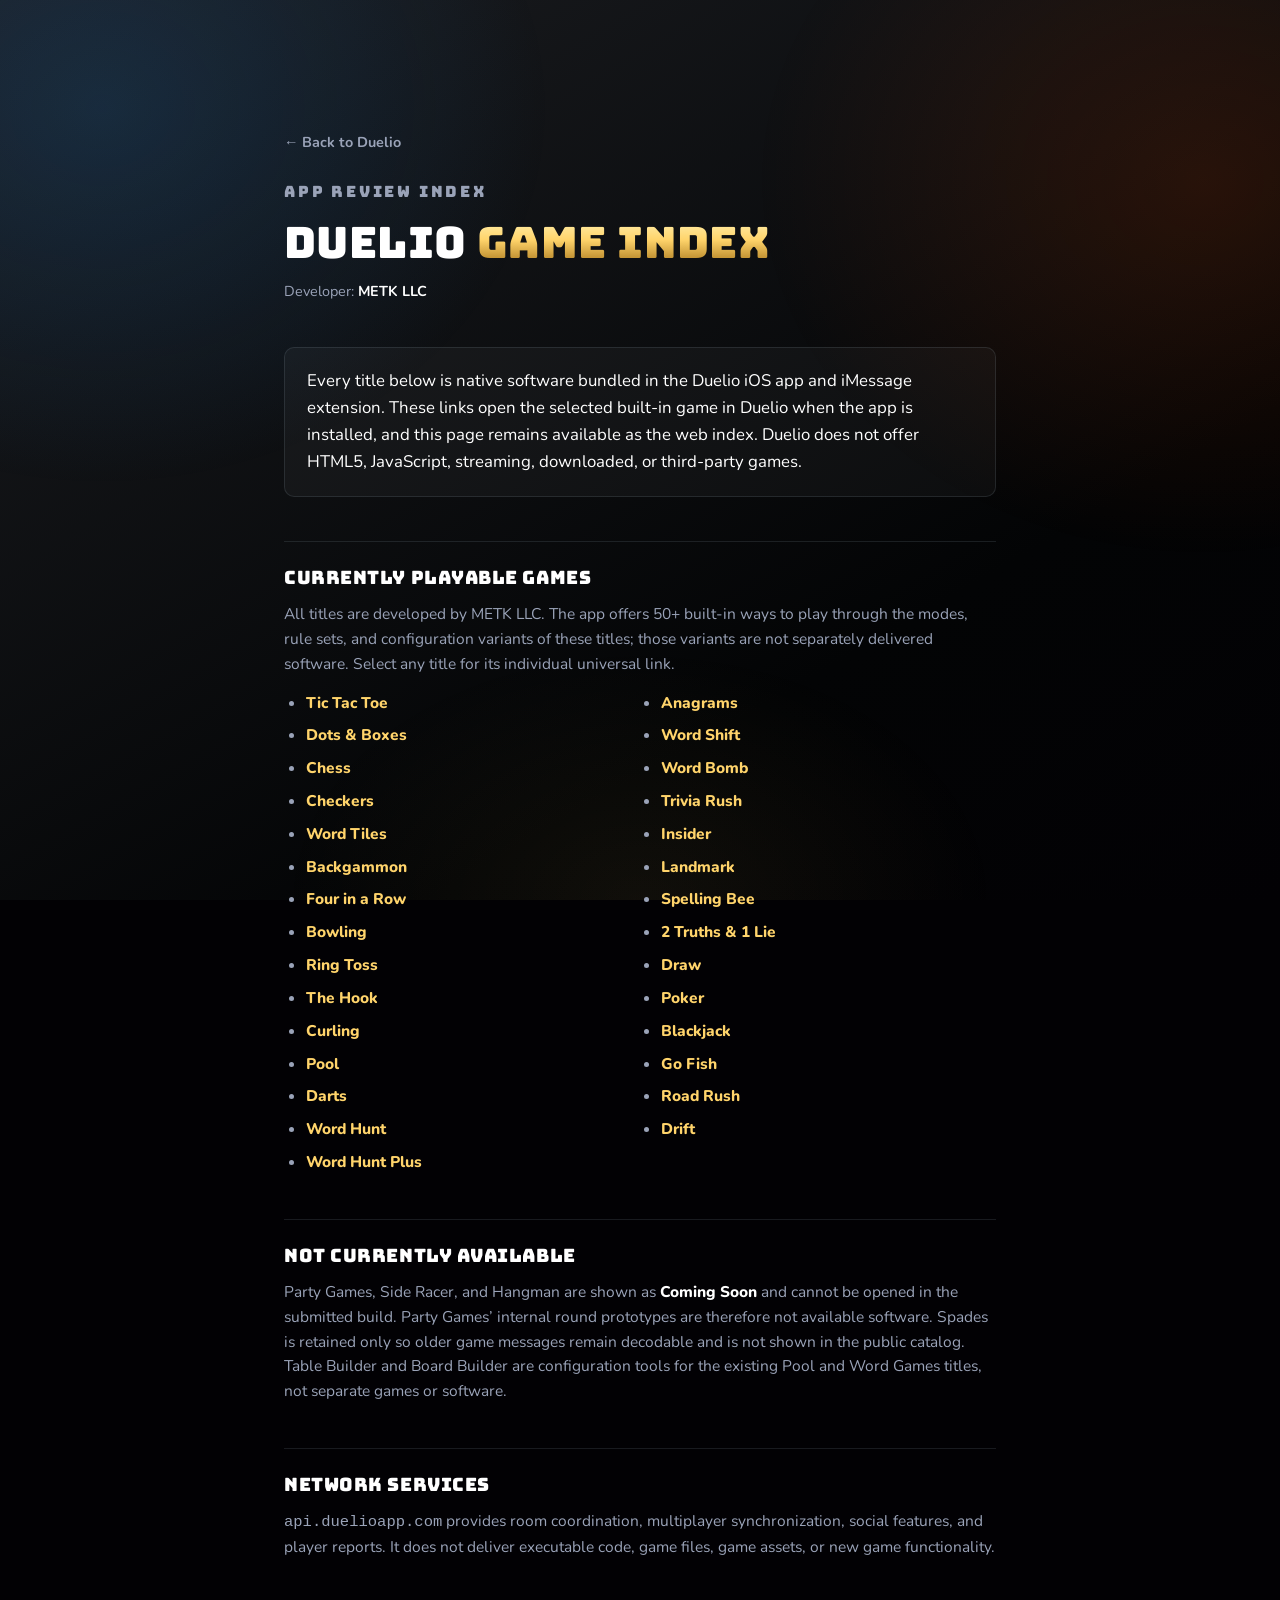
==== games/index.html @ c2eadf8d "Add The Hook and Curling to the catalog" ====
<!DOCTYPE html>
<html lang="en">
<head>
<meta charset="utf-8">
<meta name="viewport" content="width=device-width, initial-scale=1">
<title>Duelio Game Index</title>
<meta name="description" content="The complete index of playable Duelio games, developed by METK LLC.">
<meta name="theme-color" content="#020104">
<link rel="icon" type="image/png" sizes="32x32" href="/assets/img/favicon-32.png?v=2">
<link rel="icon" type="image/png" sizes="16x16" href="/assets/img/favicon-16.png?v=2">
<link rel="apple-touch-icon" href="/assets/img/apple-touch-icon.png?v=2">
<link rel="stylesheet" href="/assets/site.css?v=10">
<style>
  .game-index { columns: 2; gap: 20px; margin: 18px 0 0; }
  .game-index li { break-inside: avoid; margin: 0 0 8px; }
  .game-index a { font-weight: 800; }
  .game-index small { color: var(--muted); display: block; }
  @media (max-width: 560px) { .game-index { columns: 1; } }
</style>
</head>
<body>
<div class="wall" aria-hidden="true"></div>
<div class="duel-glow" aria-hidden="true"></div>

<main class="page legal">
  <a class="back-home" href="/">← Back to Duelio</a>
  <header class="page-head">
    <p class="eyebrow">App Review index</p>
    <h1>Duelio <span class="grad-gold">Game Index</span></h1>
    <p class="dates">Developer: <b>METK LLC</b></p>
  </header>

  <p class="lead">
    Every title below is native software bundled in the Duelio iOS app and
    iMessage extension. These links open the selected built-in game in Duelio
    when the app is installed, and this page remains available as the web
    index. Duelio does not offer HTML5, JavaScript, streaming, downloaded, or
    third-party games.
  </p>

  <h2>Currently playable games</h2>
  <p>
    All titles are developed by METK LLC. The app offers 50+ built-in ways to
    play through the modes, rule sets, and configuration variants of these titles;
    those variants are not separately delivered software. Select any title for its
    individual universal link.
  </p>
  <ul class="game-index">
    <li><a href="?game=tictactoe">Tic Tac Toe</a></li>
    <li><a href="?game=dotsandboxes">Dots &amp; Boxes</a></li>
    <li><a href="?game=chess">Chess</a></li>
    <li><a href="?game=checkers">Checkers</a></li>
    <li><a href="?game=scrabble">Word Tiles</a></li>
    <li><a href="?game=backgammon">Backgammon</a></li>
    <li><a href="?game=connect4">Four in a Row</a></li>
    <li><a href="?game=bowling">Bowling</a></li>
    <li><a href="?game=ringtoss">Ring Toss</a></li>
    <li><a href="?game=thehook">The Hook</a></li>
    <li><a href="?game=curling">Curling</a></li>
    <li><a href="?game=8ballreboot">Pool</a></li>
    <li><a href="?game=darts">Darts</a></li>
    <li><a href="?game=wordhunt">Word Hunt</a></li>
    <li><a href="?game=wordhuntplus">Word Hunt Plus</a></li>
    <li><a href="?game=anagrams">Anagrams</a></li>
    <li><a href="?game=wordshift">Word Shift</a></li>
    <li><a href="?game=bombparty">Word Bomb</a></li>
    <li><a href="?game=trivia">Trivia Rush</a></li>
    <li><a href="?game=insider">Insider</a></li>
    <li><a href="?game=maps">Landmark</a></li>
    <li><a href="?game=spellingbee">Spelling Bee</a></li>
    <li><a href="?game=twotruths">2 Truths &amp; 1 Lie</a></li>
    <li><a href="?game=drawing">Draw</a></li>
    <li><a href="?game=poker">Poker</a></li>
    <li><a href="?game=blackjack">Blackjack</a></li>
    <li><a href="?game=gofish">Go Fish</a></li>
    <li><a href="?game=roadracer">Road Rush</a></li>
    <li><a href="?game=toprace">Drift</a></li>
  </ul>

  <h2>Not currently available</h2>
  <p>
    Party Games, Side Racer, and Hangman are shown as <strong>Coming Soon</strong>
    and cannot be opened in the submitted build. Party Games’ internal round
    prototypes are therefore not available software. Spades is retained only
    so older game messages remain decodable and is not shown in the
    public catalog. Table Builder and Board Builder are configuration tools for
    the existing Pool and Word Games titles, not separate games or software.
  </p>

  <h2>Network services</h2>
  <p>
    <code>api.duelioapp.com</code> provides room coordination, multiplayer
    synchronization, social features, and player reports. It does not deliver
    executable code, game files, game assets, or new game functionality.
  </p>
</main>
</body>
</html>
---- assets/site.css ----
/* ============================================================
   Duelio — duelioapp.com
   Design system rebuilt from the actual app: Bungee + Nunito,
   the red/blue/gold "duel" palette, graphite hex-tech chrome.
   Vanilla CSS, no build step.
   ============================================================ */

/* ---------- self-hosted app fonts ---------- */
@font-face {
  font-family: "Bungee";
  src: url("/assets/fonts/Bungee-Regular.ttf") format("truetype");
  font-weight: 400; font-display: swap;
}
@font-face {
  font-family: "Nunito";
  src: url("/assets/fonts/Nunito-Regular.ttf") format("truetype");
  font-weight: 400; font-display: swap;
}
@font-face {
  font-family: "Nunito";
  src: url("/assets/fonts/Nunito-SemiBold.ttf") format("truetype");
  font-weight: 600; font-display: swap;
}
@font-face {
  font-family: "Nunito";
  src: url("/assets/fonts/Nunito-Bold.ttf") format("truetype");
  font-weight: 700; font-display: swap;
}
@font-face {
  font-family: "Nunito";
  src: url("/assets/fonts/Nunito-ExtraBold.ttf") format("truetype");
  font-weight: 800; font-display: swap;
}
@font-face {
  font-family: "Nunito";
  src: url("/assets/fonts/Nunito-Black.ttf") format("truetype");
  font-weight: 900; font-display: swap;
}

:root {
  /* ---- the duel: colours sampled from the app icon ---- */
  --red:          #C4350F;   --red-bright: #FE5100;   --red-deep: #9A0909;   --red-glow: #FC6215;
  --blue:         #2361AE;   --blue-bright: #1D89E9;  --blue-deep: #0C2A7A;  --blue-glow: #3AAFF2;
  --gold:         #FFD46B;   --gold-bolt: #FEBC13;    --gold-deep: #99660D;

  /* ---- surfaces (catalog graphite chrome) ---- */
  --black:        #020104;
  --graphite-top: #1B1D21;
  --graphite-bot: #030405;
  --panel-top:    #26292E;
  --panel-bot:    #14161A;
  --tile-top:     #454A52;
  --tile-bot:     #262A2E;
  --steel:        #A3B5C7;

  /* ---- category tints (from the app's section colour-code) ---- */
  --cat-strategy: #FF3B30;
  --cat-sports:   #2E8BFF;
  --cat-words:    #B45BFF;
  --cat-multi:    #FFCf3B;
  --cat-cards:    #4ADE80;
  --cat-racing:   #A3B5C7;

  --ink:   #FFFFFF;
  --muted: #9AA3B8;
  --line:  rgba(163, 181, 199, 0.14);
  --glass: rgba(255, 255, 255, 0.035);

  --radius: 10px;
  --display: "Bungee", "Space Grotesk", sans-serif;
  --body: "Nunito", -apple-system, BlinkMacSystemFont, "Segoe UI", sans-serif;
}

* { margin: 0; padding: 0; box-sizing: border-box; }
html { scroll-behavior: smooth; }

body {
  font-family: var(--body);
  background: var(--black);
  color: var(--ink);
  line-height: 1.6;
  overflow-x: hidden;
  -webkit-font-smoothing: antialiased;
}
::selection { background: rgba(255, 212, 107, 0.32); color: #fff; }

a { color: var(--gold); text-decoration: none; }
a:hover { color: var(--ink); }

/* graphite base wall — matches the catalog's baseTop→baseBottom gradient */
.wall {
  position: fixed; inset: 0; z-index: -4;
  background: linear-gradient(150deg, var(--graphite-top), var(--graphite-bot) 70%, var(--black));
}
/* the duel glow — blue on the left, red on the right, gold seam implied */
.duel-glow {
  position: fixed; inset: 0; z-index: -3; pointer-events: none;
  background:
    radial-gradient(50% 60% at 8% 12%, rgba(29, 137, 233, 0.16), transparent 70%),
    radial-gradient(50% 60% at 94% 20%, rgba(254, 81, 0, 0.13), transparent 70%),
    radial-gradient(40% 40% at 50% 100%, rgba(255, 212, 107, 0.06), transparent 70%);
}
/* animated hex-tech canvas (whole-site tech wall) */
#hexfx { position: fixed; inset: 0; z-index: -1; width: 100%; height: 100%; opacity: 0.75; pointer-events: none; }

/* ---------- typographic helpers ---------- */
.bungee { font-family: var(--display); font-weight: 400; letter-spacing: 0.02em; }
.eyebrow {
  font-family: var(--display); font-size: 0.68rem; letter-spacing: 0.18em;
  text-transform: uppercase; color: var(--gold); margin-bottom: 10px;
}
h1, h2, h3 { font-family: var(--display); font-weight: 400; letter-spacing: 0.01em; line-height: 1.1; }

.grad-duel {
  background: linear-gradient(95deg, var(--blue-bright) 0%, var(--blue) 30%, var(--gold-bolt) 50%, var(--red) 70%, var(--red-bright) 100%);
  -webkit-background-clip: text; background-clip: text; color: transparent;
}
.grad-gold {
  background: linear-gradient(180deg, #FFF5BD, var(--gold) 45%, var(--gold-deep));
  -webkit-background-clip: text; background-clip: text; color: transparent;
}

.section { max-width: 1240px; margin: 0 auto; padding: 52px 18px 24px; }
.section > .eyebrow { text-align: center; }
.section > h2 {
  text-align: center; font-size: clamp(1.45rem, 3vw, 2.1rem); margin-bottom: 8px;
}
.section-sub { text-align: center; color: var(--muted); max-width: 40rem; margin: 0 auto 46px; font-size: 1.02rem; }

/* scroll reveal */
.reveal { opacity: 0; transform: translateY(24px); transition: opacity 0.7s ease, transform 0.7s cubic-bezier(0.16, 1, 0.3, 1); }
.reveal.d1 { transition-delay: 0.08s; } .reveal.d2 { transition-delay: 0.16s; } .reveal.d3 { transition-delay: 0.24s; }
.reveal.in { opacity: 1; transform: none; }

/* =====================================================================
   NAV
   ===================================================================== */
.nav {
  position: fixed; top: 0; left: 0; right: 0; z-index: 60;
  display: flex; align-items: center; gap: 20px;
  padding: 10px 22px; border-bottom: 1px solid transparent;
  transition: background 0.35s, backdrop-filter 0.35s, border-color 0.35s;
}
.nav.scrolled {
  background: rgba(6, 7, 10, 0.72); backdrop-filter: blur(16px); -webkit-backdrop-filter: blur(16px);
  border-bottom-color: var(--line);
}
.nav-logo { display: inline-flex; align-items: center; gap: 9px; color: var(--ink); }
.nav-logo img { width: 30px; height: 30px; border-radius: 8px; box-shadow: 0 0 18px rgba(255, 212, 107, 0.18); }
.nav-logo .wm { font-family: var(--display); font-size: 1.05rem; letter-spacing: 0.06em; }
.nav-links { display: flex; gap: 20px; margin-left: auto; }
.nav-links a { color: var(--muted); font-weight: 700; font-size: 0.86rem; }
.nav-links a:hover { color: var(--ink); }
.nav-cta {
  font-family: var(--display); font-size: 0.68rem; letter-spacing: 0.06em; color: var(--gold);
  border: 1px solid rgba(255, 212, 107, 0.35); background: rgba(255, 212, 107, 0.06);
  padding: 8px 12px; border-radius: 8px; white-space: nowrap;
  transition: box-shadow 0.25s, border-color 0.25s;
}
.nav-cta:hover { color: var(--gold); border-color: rgba(255, 212, 107, 0.6); box-shadow: 0 0 22px rgba(255, 212, 107, 0.22); }
.nav-cta .soon { color: var(--muted); font-size: 0.62rem; margin-left: 5px; }

/* =====================================================================
   BUTTONS
   ===================================================================== */
/* Duelio keycap buttons: a raised face on a dark lip that the press sinks onto */
.btn {
  display: inline-flex; align-items: center; justify-content: center; gap: 11px;
  font-family: var(--display); font-size: 0.8rem; letter-spacing: 0.03em;
  padding: 12px 19px; border-radius: 9px; cursor: pointer;
  border: 1px solid rgba(163, 181, 199, 0.2); color: var(--ink);
  background: linear-gradient(180deg, var(--tile-top), var(--tile-bot));
  box-shadow: 0 4px 0 rgba(2, 3, 5, 0.85), inset 0 1px 0 rgba(255, 255, 255, 0.14);
  transition: transform 0.1s ease, box-shadow 0.1s ease, filter 0.25s;
  position: relative; overflow: hidden; line-height: 1.1;
}
.btn:hover { filter: brightness(1.12); color: var(--ink); }
.btn:active { transform: translateY(3px); box-shadow: 0 1px 0 rgba(2, 3, 5, 0.85), inset 0 1px 0 rgba(255, 255, 255, 0.14); }
.btn small { font-family: var(--body); font-size: 0.62rem; font-weight: 700; opacity: 0.85; letter-spacing: 0.03em; display: block; }
.btn-gold {
  background: linear-gradient(180deg, #FFF5BD, var(--gold) 45%, var(--gold-deep));
  color: #241a05; border: none;
  box-shadow: 0 4px 0 rgba(84, 55, 6, 0.95), inset 0 1px 0 rgba(255, 255, 255, 0.35);
}
.btn-gold:hover { color: #241a05; filter: brightness(1.06); }
.btn-gold:active { transform: translateY(3px); box-shadow: 0 1px 0 rgba(84, 55, 6, 0.95), inset 0 1px 0 rgba(255, 255, 255, 0.35); }
.btn-gold::after {
  content: ""; position: absolute; inset: 0;
  background: linear-gradient(110deg, transparent 30%, rgba(255, 255, 255, 0.5) 50%, transparent 70%);
  transform: translateX(-120%);
}
.btn-gold:hover::after { transition: transform 0.7s ease; transform: translateX(120%); }
.btn-gold.disabled { filter: grayscale(0.55) brightness(0.72); cursor: default; }
.btn-gold.disabled:hover::after { transform: translateX(-120%); }
.btn-gold.disabled:active { transform: none; box-shadow: 0 4px 0 rgba(84, 55, 6, 0.95), inset 0 1px 0 rgba(255, 255, 255, 0.35); }
.btn.big { padding: 17px 30px; font-size: 1rem; }

/* =====================================================================
   HERO
   ===================================================================== */
.hero {
  position: relative; min-height: min(78svh, 640px); display: flex; align-items: center;
  padding: 76px 18px 34px;
}
.hero-inner {
  max-width: 1180px; margin: 0 auto; width: 100%;
  display: grid; grid-template-columns: 1.12fr 0.88fr; gap: 24px; align-items: center;
}
.hero h1 { font-size: clamp(2.7rem, 6vw, 4.6rem); letter-spacing: 0.04em; margin-bottom: 3px; }
.hero-by {
  font-family: var(--display); font-size: 0.76rem; letter-spacing: 0.28em;
  text-transform: uppercase; color: var(--steel); margin-bottom: 16px;
}
.hero-bullets { list-style: none; margin: 0 0 18px; max-width: 33rem; }
.hero-bullets li {
  position: relative; padding-left: 24px; margin-bottom: 5px;
  color: var(--muted); font-size: 0.92rem; font-weight: 600;
}
.hero-bullets li b { color: var(--ink); font-weight: 800; }
.hero-bullets li::before {
  content: ""; position: absolute; left: 2px; top: 0.52em;
  width: 9px; height: 9px; transform: rotate(45deg);
  background: linear-gradient(135deg, var(--blue-bright), var(--red-bright));
  box-shadow: 0 0 10px rgba(255, 190, 40, 0.35);
}
.hero-cta { display: flex; gap: 11px; flex-wrap: wrap; align-items: center; margin-bottom: 20px; }
.hero-stats { display: flex; gap: 18px; flex-wrap: wrap; }
.hero-stats > div { display: flex; flex-direction: column; }
.hero-stats b { font-family: var(--display); font-size: 1.25rem; }
.hero-stats span { color: var(--muted); font-size: 0.78rem; font-weight: 700; }
.hero-stats .gap { color: var(--gold); }

/* ---- phone: shows real gameplay video ---- */
.hero-phone { position: relative; justify-self: center; cursor: pointer; }
.hero-phone:active .phone { transform: rotate(2deg) scale(0.985); }
.phone {
  position: relative; width: clamp(200px, 20vw, 228px); aspect-ratio: 300 / 620; border-radius: 40px;
  background: linear-gradient(160deg, #202531, #0a0c13);
  border: 1px solid rgba(163, 181, 199, 0.18);
  box-shadow: 0 34px 90px rgba(0, 0, 0, 0.65), inset 0 0 0 6px #05060c, inset 0 0 0 7px rgba(163, 181, 199, 0.08);
  padding: 10px; z-index: 1; transform: rotate(2deg);
  overflow: hidden;
}
.phone-notch {
  position: absolute; top: 14px; left: 50%; transform: translateX(-50%);
  width: 80px; height: 19px; border-radius: 12px; background: #04050a; z-index: 5;
}
.phone-screen {
  position: relative; width: 100%; height: 100%; border-radius: 33px; overflow: hidden;
  background: linear-gradient(160deg, #101318, #05060a);
  display: flex; flex-direction: column;
  padding: 40px 12px 12px;
}

/* ---- iMessage thread ---- */
.thread-head {
  display: flex; align-items: center; gap: 10px;
  padding: 2px 4px 10px; border-bottom: 1px solid var(--line);
}
.avatar {
  width: 32px; height: 32px; border-radius: 50%; display: grid; place-items: center;
  font-size: 0.8rem; font-weight: 900; color: #fff; font-family: var(--body);
  background: linear-gradient(135deg, var(--red-bright), var(--red-deep));
}
.thread-name { font-size: 0.78rem; font-weight: 800; line-height: 1.2; }
.thread-name small { color: var(--muted); font-weight: 600; font-size: 0.62rem; }

.thread { flex: 1; display: flex; flex-direction: column; gap: 7px; padding: 12px 2px; overflow: hidden; }

.bubble {
  max-width: 82%; padding: 8px 12px; border-radius: 17px;
  font-size: 0.8rem; font-weight: 600; line-height: 1.35;
  opacity: 0; transform: translateY(14px) scale(0.9);
  transition: opacity 0.45s ease, transform 0.45s cubic-bezier(0.34, 1.56, 0.64, 1);
}
.bubble.on { opacity: 1; transform: none; }
.bubble.them { align-self: flex-start; background: #262a36; border-bottom-left-radius: 5px; }
.bubble.me { align-self: flex-end; background: linear-gradient(135deg, #2f7cf6, #1f5fd6); border-bottom-right-radius: 5px; }

.bubble.typing { display: inline-flex; gap: 4px; padding: 11px 13px; }
.bubble.typing i { width: 6px; height: 6px; border-radius: 50%; background: rgba(255, 255, 255, 0.75); animation: ty 1s infinite ease-in-out; }
.bubble.typing i:nth-child(2) { animation-delay: 0.15s; }
.bubble.typing i:nth-child(3) { animation-delay: 0.3s; }
@keyframes ty { 0%, 60%, 100% { transform: translateY(0); opacity: 0.5; } 30% { transform: translateY(-4px); opacity: 1; } }
.bubble.typing.done { display: none; }

/* the real Duelio invite — cover art the app composes into the message */
.bubble.invite {
  padding: 0; overflow: hidden; width: 90%; max-width: 90%;
  background: #14161d; border: 1px solid rgba(163, 181, 199, 0.22);
  border-bottom-right-radius: 5px;
  box-shadow: 0 8px 26px rgba(0, 0, 0, 0.5);
}
.inv-img { display: block; width: 100%; aspect-ratio: 16 / 9; object-fit: cover; }
.inv-bar { display: flex; align-items: center; gap: 8px; padding: 7px 10px; }
.inv-bar img { width: 20px; height: 20px; border-radius: 5px; flex-shrink: 0; }
.inv-bar b { display: block; font-family: var(--display); font-weight: 400; font-size: 0.56rem; letter-spacing: 0.08em; color: var(--gold); }
.inv-bar span { display: block; font-size: 0.66rem; font-weight: 700; color: var(--muted); line-height: 1.25; }

.thread-field {
  display: flex; align-items: center; justify-content: space-between;
  border: 1px solid var(--line); border-radius: 999px;
  padding: 6px 7px 6px 13px; color: var(--muted); font-size: 0.74rem; font-weight: 600;
}
.thread-field em {
  font-style: normal; width: 22px; height: 22px; border-radius: 50%;
  display: grid; place-items: center; background: #2f7cf6; color: #fff; font-size: 0.75rem;
}
.phone-glow {
  position: absolute; inset: 6% -8%; z-index: 0;
  background: radial-gradient(50% 50% at 50% 50%, rgba(255, 190, 40, 0.22), transparent 70%);
  filter: blur(34px);
}

/* =====================================================================
   CATALOG (exact iMessage catalog recreation)
   ===================================================================== */
/* The previews sit on a restrained graphite slab. The global duel wall carries
   the color; this panel stays neutral so the game art remains the focal point. */
.catalog-shell {
  position: relative; max-width: 1200px; margin: 0 auto; padding: 0 8px;
  border: 1px solid rgba(163, 181, 199, 0.22);
  border-radius: 12px; overflow: hidden;
  background:
    radial-gradient(90% 50% at 50% -10%, rgba(255, 212, 107, 0.055), transparent 64%),
    linear-gradient(168deg, var(--panel-top), var(--panel-bot) 58%, var(--graphite-bot));
  box-shadow:
    inset 0 1px 0 rgba(255, 255, 255, 0.1),
    inset 0 -1px 0 rgba(0, 0, 0, 0.62),
    0 9px 0 -5px #04050a,
    0 26px 64px rgba(0, 0, 0, 0.58);
}
.catalog-shell::before {
  content: ""; position: absolute; inset: 0 5% auto; height: 1px; z-index: 3;
  background: linear-gradient(90deg, transparent, rgba(29, 137, 233, 0.5) 28%, rgba(255, 212, 107, 0.8) 50%, rgba(254, 81, 0, 0.5) 72%, transparent);
}
.catalog-hexfx {
  position: absolute; inset: 0; width: 100%; height: 100%; opacity: 0.1;
  filter: grayscale(1) contrast(0.8); pointer-events: none;
}
.catalog-head {
  position: relative; z-index: 2; display: flex; align-items: center; justify-content: center;
  gap: 12px; height: 42px; margin: 2px 0 1px;
}
.catalog-head .wm { font-family: var(--display); font-size: 1.05rem; letter-spacing: 0.14em; color: rgba(255, 255, 255, 0.92); }
.catalog-scroll { position: relative; z-index: 2; padding: 2px 2px 4px; }

/* the rotating gameplay-tip key, straight from the app's catalog footer */
.tip-row { position: relative; z-index: 2; display: flex; justify-content: center; padding: 3px 8px 10px; }
.tip-key {
  position: relative; border: none; background: none; padding: 0 0 4px; cursor: pointer;
  font-family: inherit; max-width: 440px; width: 100%;
}
.tip-key::before { /* the stationary dark lip the face presses onto */
  content: ""; position: absolute; inset: 6px 0 0 0; border-radius: 8px;
  background: #08090c;
}
.tip-face {
  position: relative; display: flex; flex-direction: column; gap: 3px;
  padding: 8px 14px; border-radius: 8px; text-align: center;
  background: linear-gradient(180deg, var(--tile-top), var(--tile-bot));
  border: 1px solid rgba(163, 181, 199, 0.2);
  box-shadow: inset 0 1px 0 rgba(255, 255, 255, 0.14);
  transition: transform 0.09s ease, opacity 0.18s ease;
}
.tip-key:active .tip-face { transform: translateY(4px); }
.tip-face.swap { opacity: 0; }
.tip-game { font-family: var(--display); font-size: 0.6rem; letter-spacing: 0.1em; color: var(--gold); }
.tip-hint { font-family: var(--body); font-weight: 700; font-size: 0.8rem; color: rgba(255, 255, 255, 0.88); line-height: 1.35; }

.cat-section { margin-bottom: 9px; }
.cat-header {
  display: flex; align-items: center; gap: 10px; margin: 6px 2px 5px;
}
.cat-header .t { font-family: var(--display); font-size: 0.76rem; letter-spacing: 0.1em; color: rgba(255, 255, 255, 0.9); white-space: nowrap; }
.cat-header .rule { flex: 1; height: 1px; background: linear-gradient(90deg, rgba(163, 181, 199, 0.45), transparent); }
.cat-header .count { font-family: var(--body); font-weight: 800; font-size: 0.7rem; color: var(--muted); }

.tile-grid { display: grid; grid-template-columns: repeat(auto-fill, minmax(84px, 1fr)); gap: 5px; }

.tile {
  position: relative; display: flex; flex-direction: column; gap: 3px; cursor: default;
  border: none; background: transparent; padding: 0; font-family: inherit; text-align: center;
}
.tile-face {
  position: relative; aspect-ratio: 1; border-radius: 9px; overflow: hidden;
  background: linear-gradient(180deg, var(--tile-top), var(--tile-bot));
  box-shadow: 0 3px 0 rgba(3, 4, 6, 0.7), inset 0 1px 0 rgba(255, 255, 255, 0.12);
  outline: 1px solid rgba(163, 181, 199, 0.16); outline-offset: -1px;
}
.tile-face video, .tile-face img:not(.pro-seal) { /* the Pro seal is a badge, not a face */
  position: absolute; inset: 0; width: 100%; height: 100%; object-fit: cover;
  opacity: 0; transition: opacity 0.5s ease;
}
.tile-face video.ready, .tile-face img:not(.pro-seal).ready { opacity: 1; }
.tile-face .gloss { position: absolute; inset: 0; background: linear-gradient(180deg, rgba(255, 255, 255, 0.16), transparent 40%); pointer-events: none; }
.tile-face::after { /* steel inner rim */
  content: ""; position: absolute; inset: 1.5px; border-radius: 7px; border: 1px solid rgba(163, 181, 199, 0.2); pointer-events: none;
}
.tile-name { font-family: var(--display); font-size: 0.56rem; letter-spacing: 0.02em; color: rgba(255, 255, 255, 0.86); line-height: 1.15; min-height: 1.9em; padding: 0 2px; }
.tile-name.gold { background: linear-gradient(180deg, #FFF5BD, var(--gold) 50%, var(--gold-deep)); -webkit-background-clip: text; background-clip: text; color: transparent; }

/* Pool & Darts: the caption is the current MODE, letter-faded on every change.
   Height is locked in rem (not em) so the smaller sizes below cannot nudge the
   grid as the name swaps, and the app's own length thresholds pick the size. */
.tile-name.mode { min-height: 1.14rem; white-space: nowrap; text-transform: uppercase; }
/* Sized to the NARROWEST a tile ever gets (the 96px grid floor, so ~92px of
   label): AROUND THE WORLD is 10.87em wide, which fits at 8.4px — the old
   0.39rem was compensating far harder than the tile ever needed. */
.tile-name.mode.m-sm { font-size: 0.56rem; }
.tile-name.mode.m-xs { font-size: 0.5rem; letter-spacing: 0.01em; }
.tile-name.mode .lt {
  display: inline-block; opacity: 0; filter: blur(2.5px); transform: translateY(3px);
  transition: opacity 0.2s ease-out, filter 0.2s ease-out, transform 0.2s ease-out;
}
.tile-name.mode.shown .lt { opacity: 1; filter: blur(0); transform: none; }
/* the mode handoff is a cut, not the 0.5s reveal fade the other tiles use */
.tile-face video.pv { transition: opacity 0.22s linear; }

/* live pip on the tile face */
.tile .live-pip {
  position: absolute; top: 6px; left: 6px; z-index: 4;
  display: inline-flex; align-items: center; gap: 4px;
  font-family: var(--display); font-size: 0.44rem; letter-spacing: 0.08em; color: #fff;
  background: rgba(3, 4, 6, 0.5); border: 1px solid rgba(74, 222, 128, 0.5);
  border-radius: 999px; padding: 2px 6px; backdrop-filter: blur(4px);
}
.tile .live-pip::before { content: ""; width: 4px; height: 4px; border-radius: 50%; background: var(--cat-cards); }
/* the app's own winged-gem Pro seal (DuelioProIcon), carried at the same
   glow the app gives it rather than a lettered pill */
.tile .pro-seal {
  position: absolute; top: 4px; right: 4px; z-index: 4;
  width: 30px; height: auto;
  filter: drop-shadow(0 1px 1.5px rgba(0, 0, 0, 0.45)) drop-shadow(0 0 5px rgba(255, 212, 107, 0.35));
}
.tile.builder .tile-face { outline-color: rgba(255, 212, 107, 0.5); }
.tile.soon { cursor: not-allowed; }
.tile.soon .tile-face video, .tile.soon .tile-face img { filter: grayscale(0.4) brightness(0.5); }
.tile .soon-badge {
  position: absolute; inset: 0; z-index: 4; display: grid; place-items: center;
}
.tile .soon-badge span {
  font-family: var(--display); font-size: 0.56rem; letter-spacing: 0.06em; color: #fff;
  background: rgba(255, 255, 255, 0.14); border: 1px solid rgba(255, 255, 255, 0.2);
  border-radius: 999px; padding: 5px 10px;
}

/* =====================================================================
   ONLINE MATCHMAKING
   ===================================================================== */
.online-grid { display: grid; grid-template-columns: repeat(3, 1fr); gap: 12px; margin-bottom: 20px; }
.online-card {
  position: relative; border: 1px solid var(--line); border-radius: 10px; overflow: hidden;
  padding: 20px 18px; background: var(--glass);
}
.online-card::before { content: ""; position: absolute; inset: 0 0 auto 0; height: 3px; }
.online-card.host::before { background: linear-gradient(90deg, var(--gold), var(--gold-bolt)); }
.online-card.find::before { background: linear-gradient(90deg, var(--blue-bright), var(--blue)); }
.online-card.join::before { background: linear-gradient(90deg, var(--red-bright), var(--red)); }
.online-card .oc-icon { width: 44px; height: 44px; border-radius: 12px; display: grid; place-items: center; margin-bottom: 12px; border: 1px solid var(--line); background: rgba(3, 4, 6, 0.35); }
.online-card .oc-icon img { width: 28px; height: 28px; object-fit: contain; opacity: 0.95; }
.online-card h3 { font-size: 0.9rem; letter-spacing: 0.05em; margin-bottom: 7px; }
.online-card p { color: var(--muted); font-size: 0.85rem; }
.online-card .code-chip {
  display: inline-flex; gap: 4px; margin-top: 14px; font-family: var(--display); font-size: 0.9rem; letter-spacing: 0.14em; color: var(--gold);
}
.online-card .code-chip span { background: rgba(3, 4, 6, 0.5); border: 1px solid var(--line); border-radius: 6px; padding: 5px 8px; }

/* =====================================================================
   PLATFORM AVAILABILITY
   ===================================================================== */
.platform-status {
  max-width: 1080px; margin: 42px auto 52px; padding: 24px;
  display: flex; align-items: center; justify-content: space-between; gap: 28px;
  border: 1px solid rgba(163, 181, 199, 0.2); border-radius: 12px;
  background:
    radial-gradient(70% 130% at 12% 10%, rgba(29, 137, 233, 0.12), transparent 66%),
    radial-gradient(60% 130% at 92% 100%, rgba(255, 212, 107, 0.09), transparent 70%),
    linear-gradient(150deg, rgba(38, 41, 46, 0.92), rgba(10, 11, 14, 0.96));
  box-shadow: inset 0 1px 0 rgba(255, 255, 255, 0.08), 0 22px 50px rgba(0, 0, 0, 0.32);
}
.platform-status-copy { max-width: 34rem; }
.platform-status-copy .eyebrow { margin-bottom: 7px; }
.platform-status-copy h2 { font-size: clamp(1.25rem, 2.7vw, 1.8rem); margin-bottom: 7px; }
.platform-status-copy > p:last-child { color: var(--muted); font-size: 0.9rem; }
.platform-list { display: flex; gap: 10px; flex: 0 0 auto; }
.platform-card {
  min-width: 170px; display: flex; align-items: center; gap: 12px;
  padding: 13px 15px; border: 1px solid var(--line); border-radius: 10px;
  background: rgba(3, 4, 6, 0.48);
}
a.platform-card { transition: border-color 0.25s, box-shadow 0.25s, transform 0.15s; }
a.platform-card:hover {
  color: var(--ink); border-color: rgba(74, 222, 128, 0.55);
  box-shadow: 0 0 24px rgba(74, 222, 128, 0.12); transform: translateY(-1px);
}
.platform-card strong {
  display: block; color: var(--ink); font-family: var(--display); font-size: 0.78rem;
  font-weight: 400; letter-spacing: 0.05em; line-height: 1.25;
}
.platform-card small { display: block; color: var(--muted); font-size: 0.72rem; font-weight: 800; }
.platform-check, .platform-soon {
  width: 34px; height: 34px; border-radius: 50%; display: grid; place-items: center;
  flex: 0 0 34px; font-family: var(--display);
}
.platform-check {
  color: #06140b; background: linear-gradient(180deg, #b8f5c9, var(--cat-cards));
  box-shadow: 0 0 18px rgba(74, 222, 128, 0.22); font-size: 1rem;
}
.platform-soon {
  color: var(--gold); background: rgba(255, 212, 107, 0.08);
  border: 1px solid rgba(255, 212, 107, 0.22); display: flex; align-items: center;
  justify-content: center; gap: 3px;
}
.platform-soon i {
  width: 4px; height: 4px; border-radius: 50%; background: currentColor;
  animation: platform-buffering 1s infinite ease-in-out;
}
.platform-soon i:nth-child(2) { animation-delay: 0.15s; }
.platform-soon i:nth-child(3) { animation-delay: 0.3s; }
@keyframes platform-buffering {
  0%, 60%, 100% { transform: translateY(0); opacity: 0.38; }
  30% { transform: translateY(-3px); opacity: 1; }
}


/* =====================================================================
   FOOTER
   ===================================================================== */
.footer { border-top: 1px solid var(--line); padding: 32px 22px 26px; }
.foot-inner { max-width: 1080px; margin: 0 auto 18px; display: flex; justify-content: space-between; gap: 22px; flex-wrap: wrap; align-items: center; }
.foot-brand p { color: var(--muted); font-size: 0.85rem; margin-top: 10px; }
.foot-contact { display: flex; flex-direction: column; gap: 8px; }
.foot-contact .fc-lbl { font-family: var(--display); font-size: 0.6rem; letter-spacing: 0.14em; text-transform: uppercase; color: var(--steel); }
.foot-metk {
  display: inline-flex; align-items: center; gap: 12px;
  border: 1px solid var(--line); border-radius: 9px; background: var(--glass);
  padding: 10px 14px; transition: border-color 0.25s, box-shadow 0.25s;
}
.foot-metk:hover { border-color: rgba(29, 137, 233, 0.5); box-shadow: 0 0 22px rgba(29, 137, 233, 0.18); }
.foot-metk img { width: 30px; height: 30px; object-fit: contain; }
.foot-metk span { color: var(--muted); font-size: 0.78rem; font-weight: 700; line-height: 1.3; }
.foot-metk span b { display: block; font-family: var(--display); font-weight: 400; font-size: 0.72rem; color: var(--ink); letter-spacing: 0.04em; }
.foot-legal { max-width: 1080px; margin: 0 auto; color: rgba(154, 163, 184, 0.5); font-size: 0.72rem; line-height: 1.6; }
.foot-legal a { color: rgba(154, 163, 184, 0.7); }

/* =====================================================================
   LEGAL + SUPPORT PAGES
   ===================================================================== */
.page { max-width: 760px; margin: 0 auto; padding: 130px 24px 90px; }
.back-home { display: inline-flex; gap: 8px; color: var(--muted); font-size: 0.9rem; font-weight: 700; margin-bottom: 26px; }
.back-home:hover { color: #fff; }
.page-head { margin-bottom: 44px; }
.page-head h1 { font-size: clamp(1.9rem, 5vw, 2.7rem); margin-bottom: 14px; }
.page-head .dates { color: var(--muted); font-size: 0.9rem; }
.page-head .dates b { color: var(--ink); }

.legal h2 { font-size: 1.15rem; letter-spacing: 0.03em; margin: 44px 0 14px; padding-top: 26px; border-top: 1px solid var(--line); }
.legal h3 { font-family: var(--body); font-weight: 800; font-size: 1.02rem; margin: 24px 0 10px; }
.legal p, .legal li { color: var(--muted); font-size: 0.97rem; }
.legal p { margin-bottom: 14px; }
.legal strong { color: var(--ink); font-weight: 800; }
.legal ul { margin: 0 0 16px 22px; }
.legal li { margin-bottom: 8px; }
.legal .lead { font-size: 1.05rem; color: var(--ink); border: 1px solid var(--line); border-radius: var(--radius); background: var(--glass); padding: 20px 22px; }
.legal .addr { line-height: 1.7; }

.faq { margin-bottom: 40px; }
.faq details { border: 1px solid var(--line); border-radius: 9px; background: var(--glass); margin-bottom: 10px; overflow: hidden; }
.faq summary { cursor: pointer; list-style: none; padding: 16px 20px; font-weight: 800; font-size: 0.98rem; display: flex; justify-content: space-between; gap: 12px; align-items: center; }
.faq summary::-webkit-details-marker { display: none; }
.faq summary::after { content: "+"; color: var(--gold); font-size: 1.2rem; transition: transform 0.25s; }
.faq details[open] summary::after { transform: rotate(45deg); }
.faq details > div { padding: 0 20px 18px; }
.faq p, .faq li { color: var(--muted); font-size: 0.94rem; }
.faq p { margin-bottom: 10px; }
.faq ul { margin: 0 0 10px 20px; }

.feedback-terminal {
  position: relative; overflow: hidden; max-width: 440px; margin: 0 auto 40px;
  border: 1px solid rgba(98, 216, 255, 0.62); border-radius: 20px;
  background: linear-gradient(145deg, #111f2c, #211226);
  box-shadow: 0 18px 46px rgba(0, 0, 0, 0.28), 0 0 26px rgba(98, 216, 255, 0.1);
}
.feedback-terminal-head {
  display: flex; align-items: center; gap: 10px; padding: 13px 16px;
  border-bottom: 1px solid rgba(255, 255, 255, 0.11);
}
.feedback-icon {
  display: grid; place-items: center; width: 32px; height: 32px; flex: 0 0 32px;
  color: #62d8ff; font-size: 0.95rem; border-radius: 8px;
  background: rgba(98, 216, 255, 0.15);
}
.feedback-terminal h2 { text-align: left; font-size: 0.86rem; letter-spacing: 0.08em; margin: 0; text-transform: uppercase; }
.feedback-terminal-body { padding: 16px; }
.feedback-prompt {
  color: rgba(255, 255, 255, 0.62); font-family: var(--display); font-size: 0.65rem;
  letter-spacing: 0.09em; text-transform: uppercase; margin-bottom: 13px;
}
.feedback-form { display: grid; gap: 10px; }
.feedback-types { display: grid; grid-template-columns: repeat(2, minmax(0, 1fr)); gap: 8px; }
.feedback-type {
  appearance: none; min-height: 36px; border: 1px solid rgba(255, 255, 255, 0.14); border-radius: 9px; padding: 8px 10px;
  color: rgba(255, 255, 255, 0.76); background: rgba(255, 255, 255, 0.07); font-family: var(--display); font-size: 0.65rem;
  letter-spacing: 0.05em; cursor: pointer; transition: border-color 0.2s, color 0.2s, background 0.2s;
  text-transform: uppercase;
}
.feedback-type:hover { color: #fff; border-color: rgba(98, 216, 255, 0.7); }
.feedback-type.is-active { color: rgba(0, 0, 0, 0.86); border-color: #62d8ff; background: rgba(98, 216, 255, 0.92); }
.feedback-label { position: absolute; width: 1px; height: 1px; padding: 0; margin: -1px; overflow: hidden; clip: rect(0, 0, 0, 0); white-space: nowrap; border: 0; }
#feedback-message {
  width: 100%; min-height: 142px; resize: vertical; box-sizing: border-box; border: 1px solid rgba(98, 216, 255, 0.28);
  border-radius: 11px; outline: none; padding: 11px 12px; color: #fff; background: rgba(0, 0, 0, 0.34);
  font: 0.94rem/1.55 var(--body); transition: border-color 0.2s, box-shadow 0.2s;
}
#feedback-message:focus { border-color: rgba(98, 216, 255, 0.75); box-shadow: 0 0 0 3px rgba(98, 216, 255, 0.1); }
#feedback-message::placeholder { color: rgba(255, 255, 255, 0.3); font-family: var(--display); font-size: 0.68rem; letter-spacing: 0.05em; text-transform: uppercase; }
.feedback-honeypot { position: absolute; left: -10000px; width: 1px; height: 1px; overflow: hidden; }
.feedback-meta { display: flex; align-items: center; gap: 10px; min-height: 1.2em; }
.feedback-status { flex: 1; color: var(--muted); font-size: 0.78rem; }
.feedback-status[data-state="error"] { color: #ff8ba4; }
.feedback-status[data-state="success"] { color: #8ff2ba; }
.feedback-count { color: rgba(98, 216, 255, 0.72); font-size: 0.69rem; font-weight: 800; white-space: nowrap; }
.feedback-submit {
  width: 100%; min-height: 42px; border: 0; border-radius: 11px; padding: 10px 14px;
  color: rgba(0, 0, 0, 0.88); background: rgba(246, 83, 168, 0.9);
  font-family: var(--display); font-size: 0.69rem; letter-spacing: 0.07em; cursor: pointer;
  text-transform: uppercase; transition: transform 0.15s, filter 0.15s, opacity 0.15s;
}
.feedback-submit:hover:not(:disabled) { transform: translateY(-1px); filter: brightness(1.06); }
.feedback-submit:active:not(:disabled) { transform: translateY(1px); }
.feedback-submit:disabled { cursor: not-allowed; color: rgba(255, 255, 255, 0.36); background: rgba(255, 255, 255, 0.12); }

.contact-card {
  border: 1px solid var(--line); border-radius: var(--radius);
  background: radial-gradient(70% 120% at 80% 0%, rgba(255, 190, 40, 0.1), transparent 60%), linear-gradient(150deg, var(--panel-top), var(--panel-bot));
  padding: 30px; display: flex; align-items: center; justify-content: space-between; gap: 20px; flex-wrap: wrap;
}
.contact-card h2 { font-size: 1.2rem; margin-bottom: 6px; text-align: left; }
.contact-card p { color: var(--muted); font-size: 0.92rem; }
.copy-btn {
  font-family: var(--display); font-size: 0.82rem; letter-spacing: 0.03em; color: #241a05;
  background: linear-gradient(180deg, #FFF5BD, var(--gold)); border: none; border-radius: 9px; padding: 13px 18px; cursor: pointer;
  box-shadow: 0 4px 0 rgba(84, 55, 6, 0.95);
  transition: box-shadow 0.25s;
}
.copy-btn:hover { box-shadow: 0 0 20px rgba(255, 190, 40, 0.35); }
.copy-btn.copied { filter: none; background: linear-gradient(180deg, #b8f5c9, var(--cat-cards)); }

/* 404 */
.err { min-height: 100svh; display: grid; place-items: center; text-align: center; padding: 24px; }
.err img { width: 120px; height: 120px; border-radius: 28px; animation: bob 3s ease-in-out infinite; box-shadow: 0 20px 60px rgba(255, 190, 40, 0.2); }
@keyframes bob { 0%, 100% { transform: translateY(0) rotate(-2deg); } 50% { transform: translateY(-16px) rotate(2deg); } }
.err h1 { font-size: clamp(2rem, 6vw, 3rem); margin: 22px 0 10px; }
.err p { color: var(--muted); margin-bottom: 28px; }

/* =====================================================================
   RESPONSIVE
   ===================================================================== */
@media (max-width: 960px) {
  .tile-grid { grid-template-columns: repeat(auto-fill, minmax(78px, 1fr)); }
  .platform-status { margin: 36px 18px 44px; align-items: flex-start; flex-direction: column; }
  .platform-list { width: 100%; }
  .platform-card { flex: 1 1 0; min-width: 0; }
}
@media (max-width: 780px) {
  .online-card { padding: 16px 14px; }
  .online-card .code-chip { gap: 2px; font-size: 0.72rem; letter-spacing: 0.05em; }
  .online-card .code-chip span { padding: 4px 5px; }
}
@media (max-width: 760px) {
  .nav { flex-wrap: wrap; row-gap: 4px; padding-top: 10px; padding-bottom: 10px; }
  .nav-links {
    display: flex; order: 3; flex: 1 0 100%; width: 100%; margin-left: 0; gap: 18px;
    overflow-x: auto; padding: 5px 0 2px; white-space: nowrap; scrollbar-width: none;
    -webkit-overflow-scrolling: touch;
  }
  .nav-links::-webkit-scrollbar { display: none; }
  .nav-links a { font-size: 0.82rem; }
  .hero { padding-top: 94px; }
}
@media (max-width: 640px) {
  .hero { min-height: auto; padding: 92px 14px 28px; }
  .hero-inner { grid-template-columns: 1fr; }
  .hero-phone { display: none; }
  .online-grid { grid-template-columns: 1fr; }
  .section { padding: 44px 12px 22px; }
  .catalog-shell { padding-inline: 6px; }
  .tile-grid { grid-template-columns: repeat(auto-fill, minmax(76px, 1fr)); }
  .tile-name.mode.m-sm { font-size: 0.48rem; }
  .tile-name.mode.m-xs { font-size: 0.42rem; letter-spacing: 0; }
}
@media (max-width: 560px) {
  .nav { gap: 10px; padding-left: 16px; padding-right: 16px; }
  .nav-logo .wm { font-size: 1rem; }
  .nav-logo img { width: 30px; height: 30px; }
  .nav-links { gap: 16px; }
  .hero h1 { font-size: clamp(2.65rem, 14vw, 4rem); }
  .catalog-head .wm { font-size: 0.98rem; }
  .feedback-terminal { border-radius: 16px; }
  .feedback-terminal-body { padding: 14px; }
  .platform-status { margin-inline: 12px; padding: 19px 16px; }
  .platform-list { flex-direction: column; }
  .platform-card { width: 100%; }
}

/* =====================================================================
   REDUCED MOTION
   ===================================================================== */
@media (prefers-reduced-motion: reduce) {
  html { scroll-behavior: auto; }
  .duel-glow, .err img, .bubble.typing i, .tile .live-pip::before, .platform-soon i { animation: none !important; }
  .reveal { opacity: 1; transform: none; transition: none; }
  .bubble { opacity: 1; transform: none; transition: none; }
  .btn, .tile { transition: none; }
  #hexfx, .catalog-hexfx { display: none; }
}
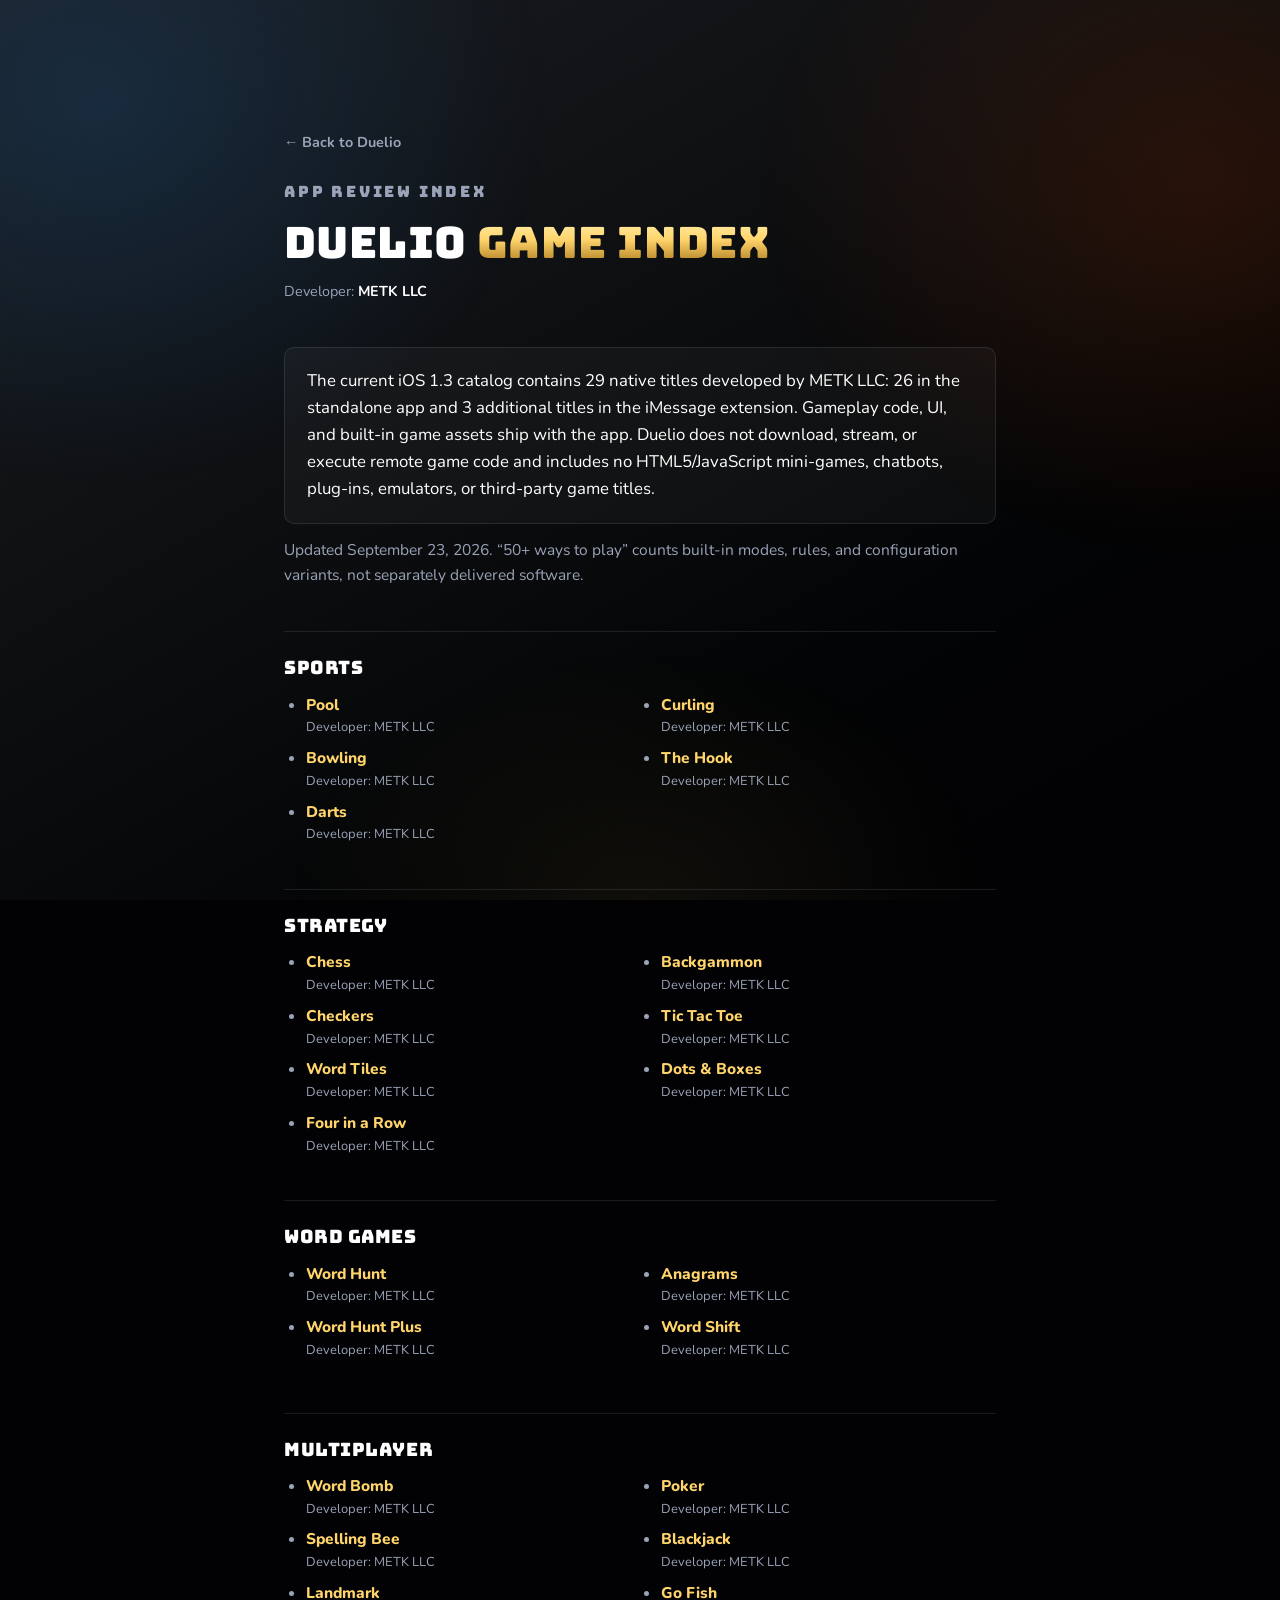
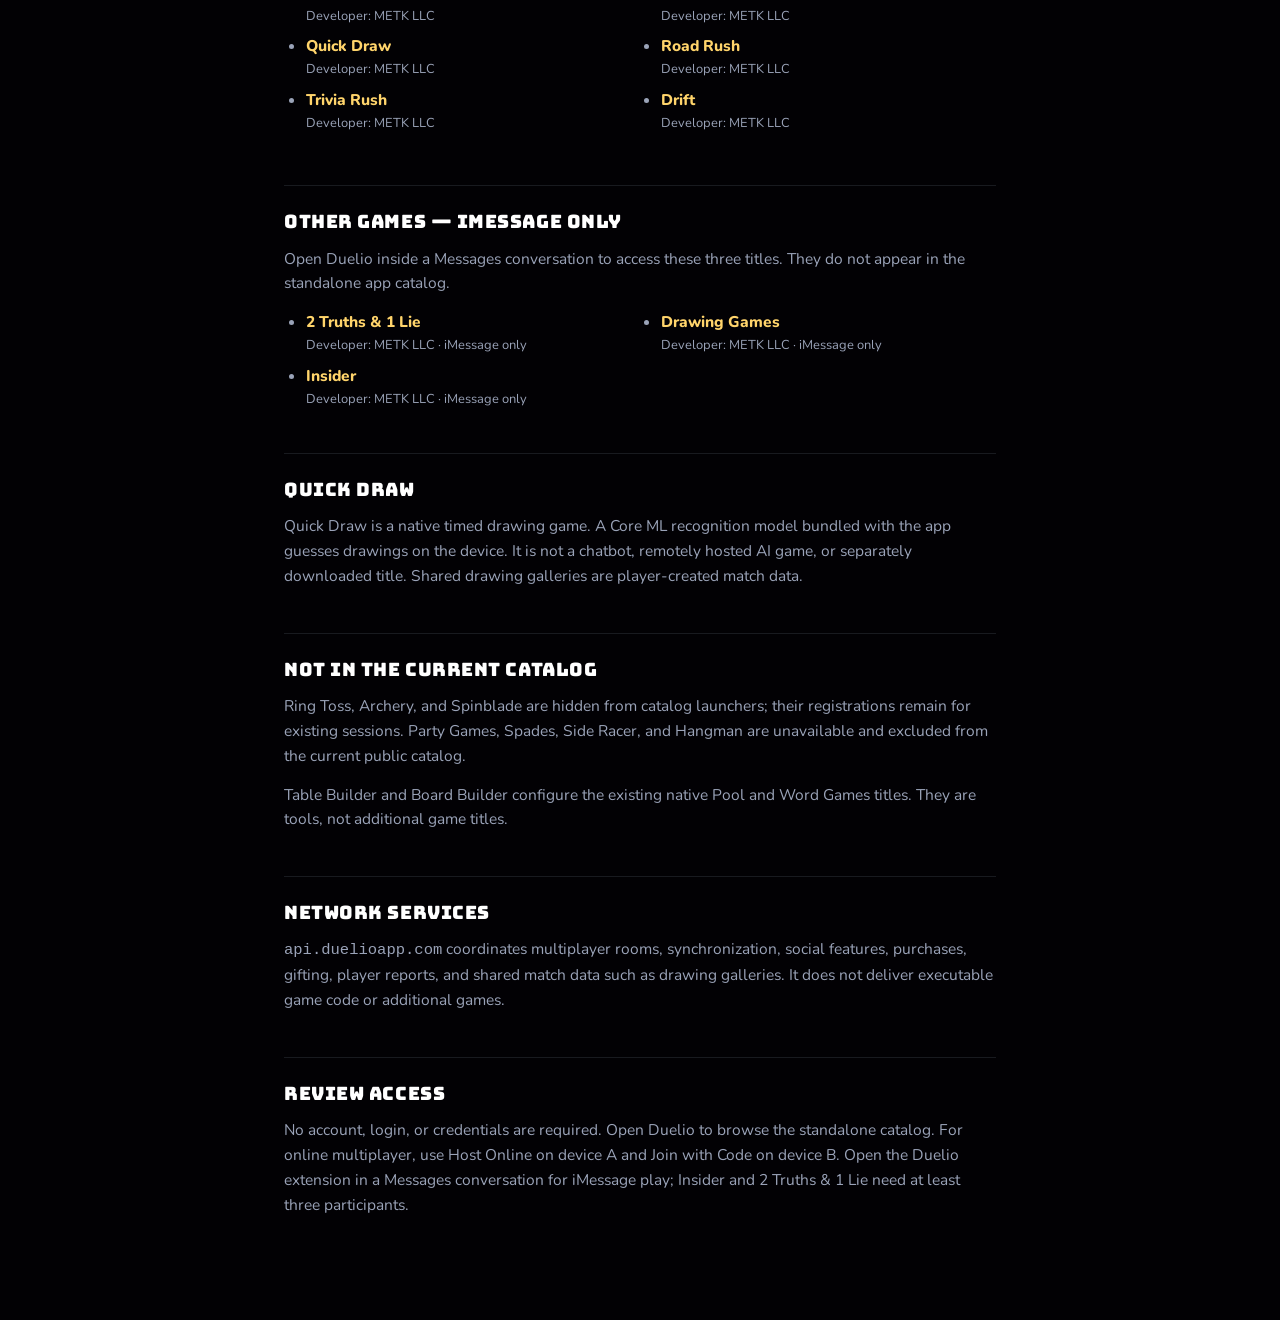
==== commit 50f6a4b0: "Align website catalog with Duelio 1.3 native titles" ====
--- a/games/index.html
+++ b/games/index.html
@@ -31,68 +31,90 @@
   </header>
 
   <p class="lead">
-    Every title below is native software bundled in the Duelio iOS app and
-    iMessage extension. These links open the selected built-in game in Duelio
-    when the app is installed, and this page remains available as the web
-    index. Duelio does not offer HTML5, JavaScript, streaming, downloaded, or
-    third-party games.
+    The current iOS 1.3 catalog contains 29 native titles developed by METK LLC:
+    26 in the standalone app and 3 additional titles in the iMessage extension.
+    Gameplay code, UI, and built-in game assets ship with the app. Duelio does not
+    download, stream, or execute remote game code and includes no HTML5/JavaScript
+    mini-games, chatbots, plug-ins, emulators, or third-party game titles.
   </p>
+  <p>Updated September 23, 2026. “50+ ways to play” counts built-in modes, rules,
+    and configuration variants, not separately delivered software.</p>
 
-  <h2>Currently playable games</h2>
-  <p>
-    All titles are developed by METK LLC. The app offers 50+ built-in ways to
-    play through the modes, rule sets, and configuration variants of these titles;
-    those variants are not separately delivered software. Select any title for its
-    individual universal link.
-  </p>
+  <h2>Sports</h2>
   <ul class="game-index">
-    <li><a href="?game=tictactoe">Tic Tac Toe</a></li>
-    <li><a href="?game=dotsandboxes">Dots &amp; Boxes</a></li>
-    <li><a href="?game=chess">Chess</a></li>
-    <li><a href="?game=checkers">Checkers</a></li>
-    <li><a href="?game=scrabble">Word Tiles</a></li>
-    <li><a href="?game=backgammon">Backgammon</a></li>
-    <li><a href="?game=connect4">Four in a Row</a></li>
-    <li><a href="?game=bowling">Bowling</a></li>
-    <li><a href="?game=ringtoss">Ring Toss</a></li>
-    <li><a href="?game=thehook">The Hook</a></li>
-    <li><a href="?game=curling">Curling</a></li>
-    <li><a href="?game=8ballreboot">Pool</a></li>
-    <li><a href="?game=darts">Darts</a></li>
-    <li><a href="?game=wordhunt">Word Hunt</a></li>
-    <li><a href="?game=wordhuntplus">Word Hunt Plus</a></li>
-    <li><a href="?game=anagrams">Anagrams</a></li>
-    <li><a href="?game=wordshift">Word Shift</a></li>
-    <li><a href="?game=bombparty">Word Bomb</a></li>
-    <li><a href="?game=trivia">Trivia Rush</a></li>
-    <li><a href="?game=insider">Insider</a></li>
-    <li><a href="?game=maps">Landmark</a></li>
-    <li><a href="?game=spellingbee">Spelling Bee</a></li>
-    <li><a href="?game=twotruths">2 Truths &amp; 1 Lie</a></li>
-    <li><a href="?game=drawing">Draw</a></li>
-    <li><a href="?game=poker">Poker</a></li>
-    <li><a href="?game=blackjack">Blackjack</a></li>
-    <li><a href="?game=gofish">Go Fish</a></li>
-    <li><a href="?game=roadracer">Road Rush</a></li>
-    <li><a href="?game=toprace">Drift</a></li>
+    <li><a href="?game=8ballreboot">Pool</a><small>Developer: METK LLC</small></li>
+    <li><a href="?game=bowling">Bowling</a><small>Developer: METK LLC</small></li>
+    <li><a href="?game=darts">Darts</a><small>Developer: METK LLC</small></li>
+    <li><a href="?game=curling">Curling</a><small>Developer: METK LLC</small></li>
+    <li><a href="?game=thehook">The Hook</a><small>Developer: METK LLC</small></li>
   </ul>
 
-  <h2>Not currently available</h2>
-  <p>
-    Party Games, Side Racer, and Hangman are shown as <strong>Coming Soon</strong>
-    and cannot be opened in the submitted build. Party Games’ internal round
-    prototypes are therefore not available software. Spades is retained only
-    so older game messages remain decodable and is not shown in the
-    public catalog. Table Builder and Board Builder are configuration tools for
-    the existing Pool and Word Games titles, not separate games or software.
-  </p>
+  <h2>Strategy</h2>
+  <ul class="game-index">
+    <li><a href="?game=chess">Chess</a><small>Developer: METK LLC</small></li>
+    <li><a href="?game=checkers">Checkers</a><small>Developer: METK LLC</small></li>
+    <li><a href="?game=scrabble">Word Tiles</a><small>Developer: METK LLC</small></li>
+    <li><a href="?game=connect4">Four in a Row</a><small>Developer: METK LLC</small></li>
+    <li><a href="?game=backgammon">Backgammon</a><small>Developer: METK LLC</small></li>
+    <li><a href="?game=tictactoe">Tic Tac Toe</a><small>Developer: METK LLC</small></li>
+    <li><a href="?game=dotsandboxes">Dots &amp; Boxes</a><small>Developer: METK LLC</small></li>
+  </ul>
+
+  <h2>Word Games</h2>
+  <ul class="game-index">
+    <li><a href="?game=wordhunt">Word Hunt</a><small>Developer: METK LLC</small></li>
+    <li><a href="?game=wordhuntplus">Word Hunt Plus</a><small>Developer: METK LLC</small></li>
+    <li><a href="?game=anagrams">Anagrams</a><small>Developer: METK LLC</small></li>
+    <li><a href="?game=wordshift">Word Shift</a><small>Developer: METK LLC</small></li>
+  </ul>
+
+  <h2>Multiplayer</h2>
+  <ul class="game-index">
+    <li><a href="?game=bombparty">Word Bomb</a><small>Developer: METK LLC</small></li>
+    <li><a href="?game=spellingbee">Spelling Bee</a><small>Developer: METK LLC</small></li>
+    <li><a href="?game=maps">Landmark</a><small>Developer: METK LLC</small></li>
+    <li><a href="?game=quickdraw">Quick Draw</a><small>Developer: METK LLC</small></li>
+    <li><a href="?game=trivia">Trivia Rush</a><small>Developer: METK LLC</small></li>
+    <li><a href="?game=poker">Poker</a><small>Developer: METK LLC</small></li>
+    <li><a href="?game=blackjack">Blackjack</a><small>Developer: METK LLC</small></li>
+    <li><a href="?game=gofish">Go Fish</a><small>Developer: METK LLC</small></li>
+    <li><a href="?game=roadracer">Road Rush</a><small>Developer: METK LLC</small></li>
+    <li><a href="?game=toprace">Drift</a><small>Developer: METK LLC</small></li>
+  </ul>
+
+  <h2>Other Games — iMessage only</h2>
+  <p>Open Duelio inside a Messages conversation to access these three titles. They do not appear in the standalone app catalog.</p>
+  <ul class="game-index">
+    <li><a href="?game=twotruths">2 Truths &amp; 1 Lie</a><small>Developer: METK LLC · iMessage only</small></li>
+    <li><a href="?game=insider">Insider</a><small>Developer: METK LLC · iMessage only</small></li>
+    <li><a href="?game=drawing">Drawing Games</a><small>Developer: METK LLC · iMessage only</small></li>
+  </ul>
+
+  <h2>Quick Draw</h2>
+  <p>Quick Draw is a native timed drawing game. A Core ML recognition model
+    bundled with the app guesses drawings on the device. It is not a chatbot,
+    remotely hosted AI game, or separately downloaded title. Shared drawing
+    galleries are player-created match data.</p>
+
+  <h2>Not in the current catalog</h2>
+  <p>Ring Toss, Archery, and Spinblade are hidden from catalog launchers; their
+    registrations remain for existing sessions. Party Games, Spades, Side Racer,
+    and Hangman are unavailable and excluded from the current public catalog.</p>
+  <p>Table Builder and Board Builder configure the existing native Pool and
+    Word Games titles. They are tools, not additional game titles.</p>
 
   <h2>Network services</h2>
-  <p>
-    <code>api.duelioapp.com</code> provides room coordination, multiplayer
-    synchronization, social features, and player reports. It does not deliver
-    executable code, game files, game assets, or new game functionality.
-  </p>
+  <p><code>api.duelioapp.com</code> coordinates multiplayer rooms, synchronization,
+    social features, purchases, gifting, player reports, and shared match data
+    such as drawing galleries. It does not deliver executable game code or
+    additional games.</p>
+
+  <h2>Review access</h2>
+  <p>No account, login, or credentials are required. Open Duelio to browse the
+    standalone catalog. For online multiplayer, use Host Online on device A and
+    Join with Code on device B. Open the Duelio extension in a Messages
+    conversation for iMessage play; Insider and 2 Truths &amp; 1 Lie need at least
+    three participants.</p>
 </main>
 </body>
 </html>
--- a/assets/site.css
+++ b/assets/site.css
@@ -223,7 +223,13 @@
   background: linear-gradient(135deg, var(--blue-bright), var(--red-bright));
   box-shadow: 0 0 10px rgba(255, 190, 40, 0.35);
 }
-.hero-cta { display: flex; gap: 11px; flex-wrap: wrap; align-items: center; margin-bottom: 20px; }
+.hero-cta {
+  display: flex; align-items: center; gap: 12px;
+  width: min(100%, 440px); margin-bottom: 24px;
+}
+.hero-download { flex: 1.2 1 0; min-width: 0; min-height: 68px; padding: 18px 12px; gap: 8px; font-size: clamp(1rem, 3.8vw, 1.25rem); white-space: nowrap; }
+.hero-download svg { width: 1.2em; height: 1.2em; flex-shrink: 0; }
+.hero-browse { flex: 1 1 0; min-width: 0; min-height: 44px; padding: 10px 12px; font-size: 0.875rem; line-height: 1.3; text-align: center; }
 .hero-stats { display: flex; gap: 18px; flex-wrap: wrap; }
 .hero-stats > div { display: flex; flex-direction: column; }
 .hero-stats b { font-family: var(--display); font-size: 1.25rem; }
@@ -531,6 +537,8 @@
 .foot-inner { max-width: 1080px; margin: 0 auto 18px; display: flex; justify-content: space-between; gap: 22px; flex-wrap: wrap; align-items: center; }
 .foot-brand p { color: var(--muted); font-size: 0.85rem; margin-top: 10px; }
 .foot-contact { display: flex; flex-direction: column; gap: 8px; }
+.foot-press { align-self: flex-start; color: var(--muted); font-size: 0.875rem; font-weight: 700; }
+.foot-press:hover { color: var(--ink); }
 .foot-contact .fc-lbl { font-family: var(--display); font-size: 0.6rem; letter-spacing: 0.14em; text-transform: uppercase; color: var(--steel); }
 .foot-metk {
   display: inline-flex; align-items: center; gap: 12px;
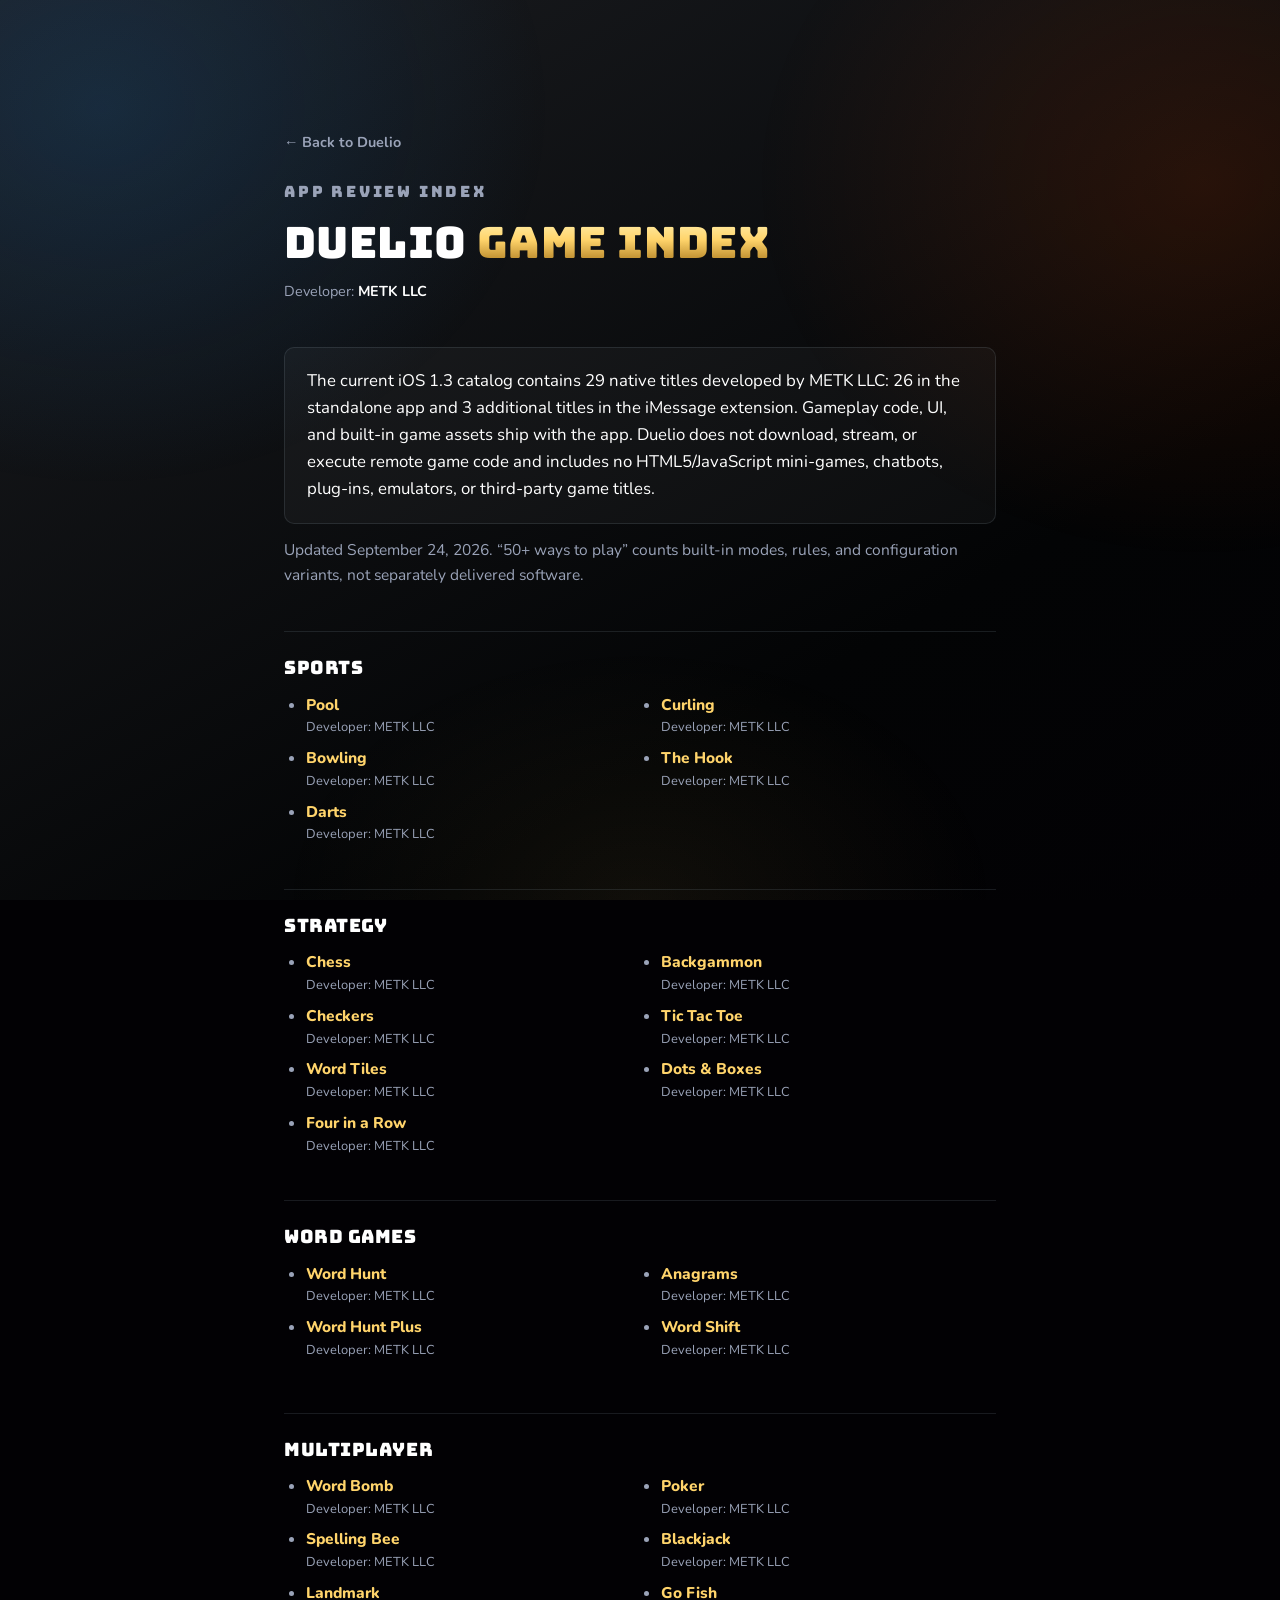
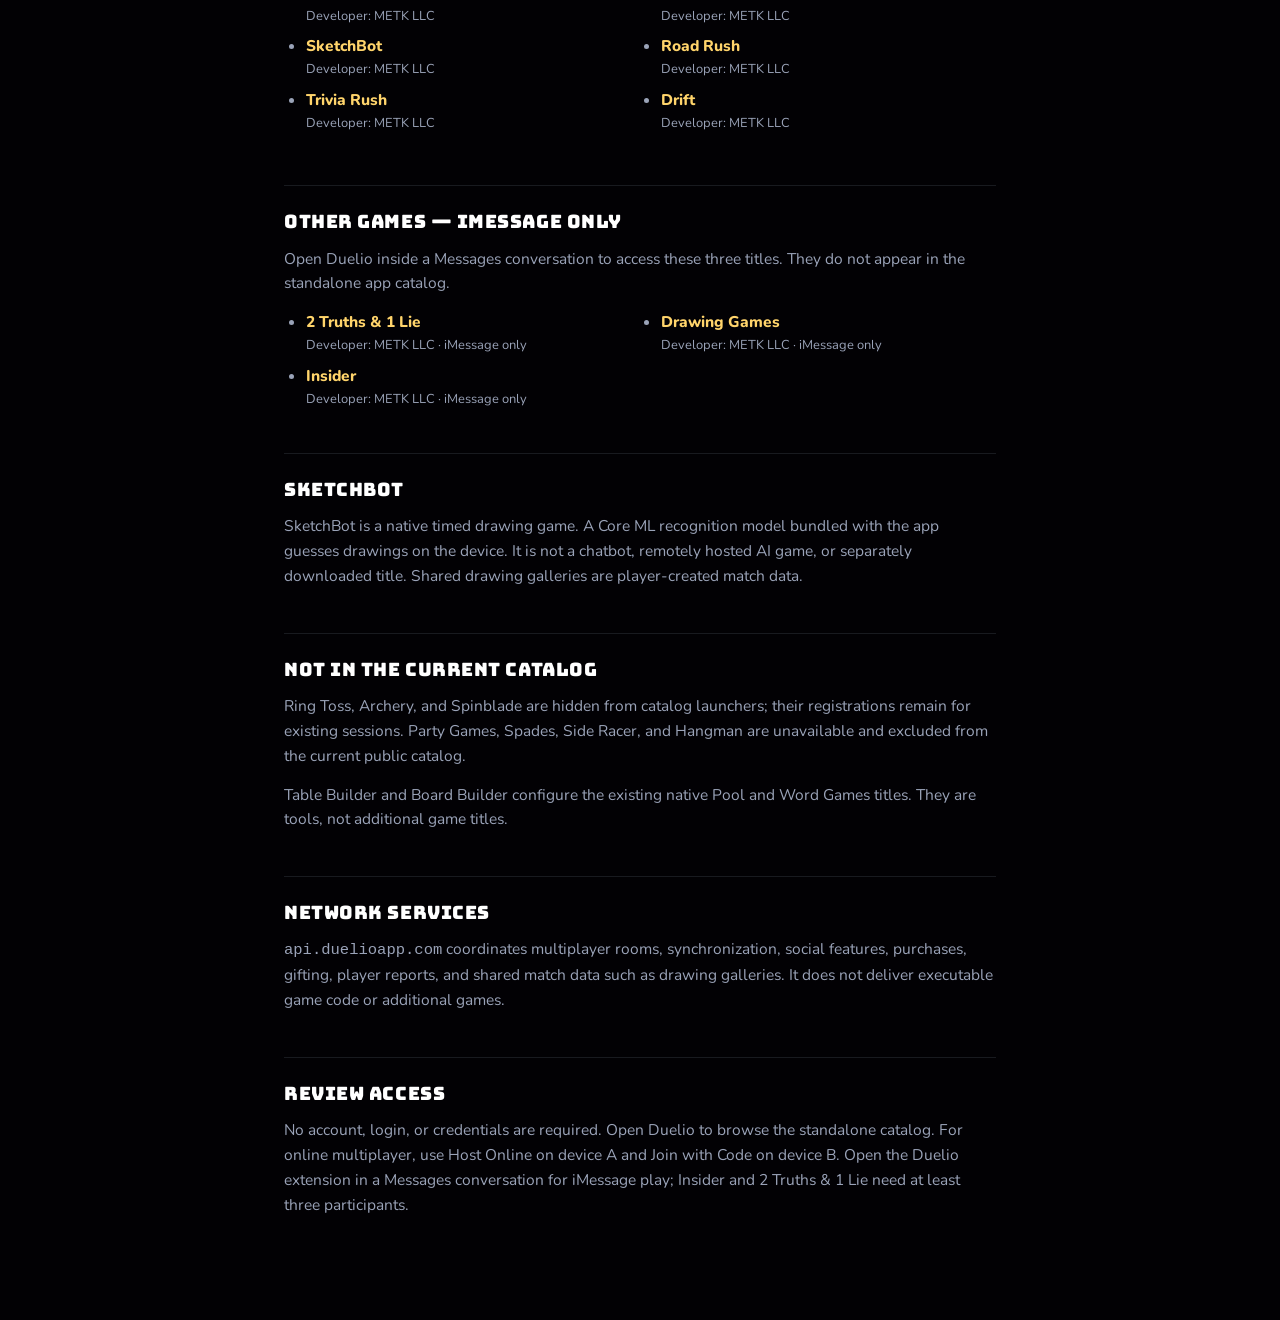
==== commit 1c05ce16: "Rename Quick Draw to SketchBot across catalog and review index" ====
--- a/games/index.html
+++ b/games/index.html
@@ -2,6 +2,8 @@
 <html lang="en">
 <head>
 <meta charset="utf-8">
+<meta http-equiv="Content-Security-Policy" content="default-src 'self'; script-src 'self'; style-src 'self' 'unsafe-inline'; img-src 'self' data: blob:; media-src 'self' blob:; font-src 'self'; connect-src 'self' https://api.duelioapp.com; object-src 'none'; base-uri 'none'; form-action 'none'">
+<meta name="referrer" content="no-referrer">
 <meta name="viewport" content="width=device-width, initial-scale=1">
 <title>Duelio Game Index</title>
 <meta name="description" content="The complete index of playable Duelio games, developed by METK LLC.">
@@ -9,7 +11,7 @@
 <link rel="icon" type="image/png" sizes="32x32" href="/assets/img/favicon-32.png?v=2">
 <link rel="icon" type="image/png" sizes="16x16" href="/assets/img/favicon-16.png?v=2">
 <link rel="apple-touch-icon" href="/assets/img/apple-touch-icon.png?v=2">
-<link rel="stylesheet" href="/assets/site.css?v=10">
+<link rel="stylesheet" href="/assets/site.css?v=18">
 <style>
   .game-index { columns: 2; gap: 20px; margin: 18px 0 0; }
   .game-index li { break-inside: avoid; margin: 0 0 8px; }
@@ -37,61 +39,61 @@
     download, stream, or execute remote game code and includes no HTML5/JavaScript
     mini-games, chatbots, plug-ins, emulators, or third-party game titles.
   </p>
-  <p>Updated September 23, 2026. “50+ ways to play” counts built-in modes, rules,
+  <p>Updated September 24, 2026. “50+ ways to play” counts built-in modes, rules,
     and configuration variants, not separately delivered software.</p>
 
   <h2>Sports</h2>
   <ul class="game-index">
-    <li><a href="?game=8ballreboot">Pool</a><small>Developer: METK LLC</small></li>
-    <li><a href="?game=bowling">Bowling</a><small>Developer: METK LLC</small></li>
-    <li><a href="?game=darts">Darts</a><small>Developer: METK LLC</small></li>
-    <li><a href="?game=curling">Curling</a><small>Developer: METK LLC</small></li>
-    <li><a href="?game=thehook">The Hook</a><small>Developer: METK LLC</small></li>
+    <li id="game-8ballreboot"><a href="?game=8ballreboot#game-8ballreboot">Pool</a><small>Developer: METK LLC</small></li>
+    <li id="game-bowling"><a href="?game=bowling#game-bowling">Bowling</a><small>Developer: METK LLC</small></li>
+    <li id="game-darts"><a href="?game=darts#game-darts">Darts</a><small>Developer: METK LLC</small></li>
+    <li id="game-curling"><a href="?game=curling#game-curling">Curling</a><small>Developer: METK LLC</small></li>
+    <li id="game-thehook"><a href="?game=thehook#game-thehook">The Hook</a><small>Developer: METK LLC</small></li>
   </ul>
 
   <h2>Strategy</h2>
   <ul class="game-index">
-    <li><a href="?game=chess">Chess</a><small>Developer: METK LLC</small></li>
-    <li><a href="?game=checkers">Checkers</a><small>Developer: METK LLC</small></li>
-    <li><a href="?game=scrabble">Word Tiles</a><small>Developer: METK LLC</small></li>
-    <li><a href="?game=connect4">Four in a Row</a><small>Developer: METK LLC</small></li>
-    <li><a href="?game=backgammon">Backgammon</a><small>Developer: METK LLC</small></li>
-    <li><a href="?game=tictactoe">Tic Tac Toe</a><small>Developer: METK LLC</small></li>
-    <li><a href="?game=dotsandboxes">Dots &amp; Boxes</a><small>Developer: METK LLC</small></li>
+    <li id="game-chess"><a href="?game=chess#game-chess">Chess</a><small>Developer: METK LLC</small></li>
+    <li id="game-checkers"><a href="?game=checkers#game-checkers">Checkers</a><small>Developer: METK LLC</small></li>
+    <li id="game-scrabble"><a href="?game=scrabble#game-scrabble">Word Tiles</a><small>Developer: METK LLC</small></li>
+    <li id="game-connect4"><a href="?game=connect4#game-connect4">Four in a Row</a><small>Developer: METK LLC</small></li>
+    <li id="game-backgammon"><a href="?game=backgammon#game-backgammon">Backgammon</a><small>Developer: METK LLC</small></li>
+    <li id="game-tictactoe"><a href="?game=tictactoe#game-tictactoe">Tic Tac Toe</a><small>Developer: METK LLC</small></li>
+    <li id="game-dotsandboxes"><a href="?game=dotsandboxes#game-dotsandboxes">Dots &amp; Boxes</a><small>Developer: METK LLC</small></li>
   </ul>
 
   <h2>Word Games</h2>
   <ul class="game-index">
-    <li><a href="?game=wordhunt">Word Hunt</a><small>Developer: METK LLC</small></li>
-    <li><a href="?game=wordhuntplus">Word Hunt Plus</a><small>Developer: METK LLC</small></li>
-    <li><a href="?game=anagrams">Anagrams</a><small>Developer: METK LLC</small></li>
-    <li><a href="?game=wordshift">Word Shift</a><small>Developer: METK LLC</small></li>
+    <li id="game-wordhunt"><a href="?game=wordhunt#game-wordhunt">Word Hunt</a><small>Developer: METK LLC</small></li>
+    <li id="game-wordhuntplus"><a href="?game=wordhuntplus#game-wordhuntplus">Word Hunt Plus</a><small>Developer: METK LLC</small></li>
+    <li id="game-anagrams"><a href="?game=anagrams#game-anagrams">Anagrams</a><small>Developer: METK LLC</small></li>
+    <li id="game-wordshift"><a href="?game=wordshift#game-wordshift">Word Shift</a><small>Developer: METK LLC</small></li>
   </ul>
 
   <h2>Multiplayer</h2>
   <ul class="game-index">
-    <li><a href="?game=bombparty">Word Bomb</a><small>Developer: METK LLC</small></li>
-    <li><a href="?game=spellingbee">Spelling Bee</a><small>Developer: METK LLC</small></li>
-    <li><a href="?game=maps">Landmark</a><small>Developer: METK LLC</small></li>
-    <li><a href="?game=quickdraw">Quick Draw</a><small>Developer: METK LLC</small></li>
-    <li><a href="?game=trivia">Trivia Rush</a><small>Developer: METK LLC</small></li>
-    <li><a href="?game=poker">Poker</a><small>Developer: METK LLC</small></li>
-    <li><a href="?game=blackjack">Blackjack</a><small>Developer: METK LLC</small></li>
-    <li><a href="?game=gofish">Go Fish</a><small>Developer: METK LLC</small></li>
-    <li><a href="?game=roadracer">Road Rush</a><small>Developer: METK LLC</small></li>
-    <li><a href="?game=toprace">Drift</a><small>Developer: METK LLC</small></li>
+    <li id="game-bombparty"><a href="?game=bombparty#game-bombparty">Word Bomb</a><small>Developer: METK LLC</small></li>
+    <li id="game-spellingbee"><a href="?game=spellingbee#game-spellingbee">Spelling Bee</a><small>Developer: METK LLC</small></li>
+    <li id="game-maps"><a href="?game=maps#game-maps">Landmark</a><small>Developer: METK LLC</small></li>
+    <li id="game-quickdraw"><a href="?game=quickdraw#game-quickdraw">SketchBot</a><small>Developer: METK LLC</small></li>
+    <li id="game-trivia"><a href="?game=trivia#game-trivia">Trivia Rush</a><small>Developer: METK LLC</small></li>
+    <li id="game-poker"><a href="?game=poker#game-poker">Poker</a><small>Developer: METK LLC</small></li>
+    <li id="game-blackjack"><a href="?game=blackjack#game-blackjack">Blackjack</a><small>Developer: METK LLC</small></li>
+    <li id="game-gofish"><a href="?game=gofish#game-gofish">Go Fish</a><small>Developer: METK LLC</small></li>
+    <li id="game-roadracer"><a href="?game=roadracer#game-roadracer">Road Rush</a><small>Developer: METK LLC</small></li>
+    <li id="game-toprace"><a href="?game=toprace#game-toprace">Drift</a><small>Developer: METK LLC</small></li>
   </ul>
 
   <h2>Other Games — iMessage only</h2>
   <p>Open Duelio inside a Messages conversation to access these three titles. They do not appear in the standalone app catalog.</p>
   <ul class="game-index">
-    <li><a href="?game=twotruths">2 Truths &amp; 1 Lie</a><small>Developer: METK LLC · iMessage only</small></li>
-    <li><a href="?game=insider">Insider</a><small>Developer: METK LLC · iMessage only</small></li>
-    <li><a href="?game=drawing">Drawing Games</a><small>Developer: METK LLC · iMessage only</small></li>
+    <li id="game-twotruths"><a href="?game=twotruths#game-twotruths">2 Truths &amp; 1 Lie</a><small>Developer: METK LLC · iMessage only</small></li>
+    <li id="game-insider"><a href="?game=insider#game-insider">Insider</a><small>Developer: METK LLC · iMessage only</small></li>
+    <li id="game-drawing"><a href="?game=drawing#game-drawing">Drawing Games</a><small>Developer: METK LLC · iMessage only</small></li>
   </ul>
 
-  <h2>Quick Draw</h2>
-  <p>Quick Draw is a native timed drawing game. A Core ML recognition model
+  <h2>SketchBot</h2>
+  <p>SketchBot is a native timed drawing game. A Core ML recognition model
     bundled with the app guesses drawings on the device. It is not a chatbot,
     remotely hosted AI game, or separately downloaded title. Shared drawing
     galleries are player-created match data.</p>
--- a/assets/site.css
+++ b/assets/site.css
@@ -324,7 +324,8 @@
 /* The previews sit on a restrained graphite slab. The global duel wall carries
    the color; this panel stays neutral so the game art remains the focal point. */
 .catalog-shell {
-  position: relative; max-width: 1200px; margin: 0 auto; padding: 0 8px;
+  position: relative; max-width: 720px; margin: 0 auto; padding: 0 3px;
+  container-type: inline-size;
   border: 1px solid rgba(163, 181, 199, 0.22);
   border-radius: 12px; overflow: hidden;
   background:
@@ -346,10 +347,15 @@
 }
 .catalog-head {
   position: relative; z-index: 2; display: flex; align-items: center; justify-content: center;
-  gap: 12px; height: 42px; margin: 2px 0 1px;
-}
-.catalog-head .wm { font-family: var(--display); font-size: 1.05rem; letter-spacing: 0.14em; color: rgba(255, 255, 255, 0.92); }
-.catalog-scroll { position: relative; z-index: 2; padding: 2px 2px 4px; }
+  gap: 12px; height: 64px; margin: 2px 11px 1px;
+}
+.catalog-head .wm { font-family: var(--display); font-size: clamp(1.2rem, 4.8cqi, 2rem); letter-spacing: 0.14em; color: rgba(255, 255, 255, 0.92); }
+.catalog-scroll { position: relative; z-index: 2; padding: 2px 0 4px; }
+.catalog-app-icon { position: absolute; left: 0; width: 36px; height: 36px; border-radius: 9px; }
+.catalog-shop { position: absolute; right: 0; display: flex; align-items: center; gap: 5px; padding: 7px 9px; border: 1px solid rgba(255, 212, 107, 0.48); border-radius: 3px; background: linear-gradient(var(--tile-top), var(--tile-bot)); box-shadow: 0 2.5px 0 #090a0c; color: var(--gold); font: 0.65rem var(--display); text-decoration: none; }
+.catalog-shop img { width: 24px; height: auto; }
+.catalog-toolbar { position: relative; z-index: 2; display: flex; justify-content: center; padding: 0 0 4px; }
+.catalog-shop:focus-visible, .cat-header:focus-visible, .tile:focus-visible { outline: 2px solid var(--gold); outline-offset: 3px; }
 
 /* the rotating gameplay-tip key, straight from the app's catalog footer */
 .tip-row { position: relative; z-index: 2; display: flex; justify-content: center; padding: 3px 8px 10px; }
@@ -374,82 +380,35 @@
 .tip-game { font-family: var(--display); font-size: 0.6rem; letter-spacing: 0.1em; color: var(--gold); }
 .tip-hint { font-family: var(--body); font-weight: 700; font-size: 0.8rem; color: rgba(255, 255, 255, 0.88); line-height: 1.35; }
 
-.cat-section { margin-bottom: 9px; }
-.cat-header {
-  display: flex; align-items: center; gap: 10px; margin: 6px 2px 5px;
-}
-.cat-header .t { font-family: var(--display); font-size: 0.76rem; letter-spacing: 0.1em; color: rgba(255, 255, 255, 0.9); white-space: nowrap; }
+.cat-section { margin-bottom: 3px; --category-tint: transparent; }
+.cat-section[data-category="sports"] { --category-tint: rgb(46 139 255 / 5%); }
+.cat-section[data-category="strategy"] { --category-tint: rgb(255 59 48 / 5%); }
+.cat-section[data-category="words"] { --category-tint: rgb(175 82 222 / 5%); }
+.cat-section[data-category="multi"] { --category-tint: rgb(255 214 10 / 5%); }
+.cat-header { display: flex; align-items: center; gap: 10px; min-height: 38px; margin: 0 11px; list-style: none; }
+summary.cat-header { cursor: pointer; }
+summary.cat-header::-webkit-details-marker { display: none; }
+summary.cat-header::before { content: ""; width: 7px; height: 7px; margin: 0 4px 0 2px; border-right: 2px solid rgba(255, 255, 255, 0.88); border-bottom: 2px solid rgba(255, 255, 255, 0.88); transform: rotate(-45deg); }
+details[open] > .cat-header::before { transform: translateY(-2px) rotate(45deg); }
+.cat-header .t { font-family: var(--display); font-size: clamp(0.65rem, 2.8cqi, 0.82rem); letter-spacing: 0.1em; color: rgba(255, 255, 255, 0.88); white-space: nowrap; }
 .cat-header .rule { flex: 1; height: 1px; background: linear-gradient(90deg, rgba(163, 181, 199, 0.45), transparent); }
-.cat-header .count { font-family: var(--body); font-weight: 800; font-size: 0.7rem; color: var(--muted); }
-
-.tile-grid { display: grid; grid-template-columns: repeat(auto-fill, minmax(84px, 1fr)); gap: 5px; }
-
-.tile {
-  position: relative; display: flex; flex-direction: column; gap: 3px; cursor: default;
-  border: none; background: transparent; padding: 0; font-family: inherit; text-align: center;
-}
-.tile-face {
-  position: relative; aspect-ratio: 1; border-radius: 9px; overflow: hidden;
-  background: linear-gradient(180deg, var(--tile-top), var(--tile-bot));
-  box-shadow: 0 3px 0 rgba(3, 4, 6, 0.7), inset 0 1px 0 rgba(255, 255, 255, 0.12);
-  outline: 1px solid rgba(163, 181, 199, 0.16); outline-offset: -1px;
-}
-.tile-face video, .tile-face img:not(.pro-seal) { /* the Pro seal is a badge, not a face */
-  position: absolute; inset: 0; width: 100%; height: 100%; object-fit: cover;
-  opacity: 0; transition: opacity 0.5s ease;
-}
-.tile-face video.ready, .tile-face img:not(.pro-seal).ready { opacity: 1; }
-.tile-face .gloss { position: absolute; inset: 0; background: linear-gradient(180deg, rgba(255, 255, 255, 0.16), transparent 40%); pointer-events: none; }
-.tile-face::after { /* steel inner rim */
-  content: ""; position: absolute; inset: 1.5px; border-radius: 7px; border: 1px solid rgba(163, 181, 199, 0.2); pointer-events: none;
-}
-.tile-name { font-family: var(--display); font-size: 0.56rem; letter-spacing: 0.02em; color: rgba(255, 255, 255, 0.86); line-height: 1.15; min-height: 1.9em; padding: 0 2px; }
+.tile-grid { display: grid; grid-template-columns: repeat(5, minmax(0, 1fr)); column-gap: 2px; row-gap: 3px; }
+.tile { position: relative; min-width: 0; display: flex; flex-direction: column; gap: 3px; cursor: pointer; border: none; background: transparent; padding: 0; font-family: inherit; text-align: center; text-decoration: none; transition: transform 0.18s ease; }
+.tile:active { transform: scale(0.9); }
+.tile-face { position: relative; width: 100%; aspect-ratio: 1; border-radius: 2px; overflow: hidden; background: linear-gradient(180deg, var(--tile-top), var(--tile-bot)); box-shadow: 0 2.5px 0 rgba(3, 4, 6, 0.7); outline: 1px solid rgba(255, 255, 255, 0.28); outline-offset: -1px; }
+.tile-face video, .tile-face .tile-poster { position: absolute; inset: 0; width: 100%; height: 100%; object-fit: cover; transform: scale(var(--preview-zoom, 1)); }
+.tile-face video { opacity: 0; }
+.tile-face video.ready { opacity: 1; }
+.tile-face .gloss { position: absolute; inset: 0; background: linear-gradient(180deg, rgba(255, 255, 255, 0.14), transparent 50%), var(--category-tint); pointer-events: none; }
+.tile-face::after { content: ""; position: absolute; inset: 1.6px; border-radius: 1px; border: 1px solid rgba(163, 181, 199, 0.22); pointer-events: none; }
+.tile-name { font-family: var(--display); font-size: clamp(7px, 2.2cqi, 12px); letter-spacing: 0; color: rgba(255, 255, 255, 0.84); line-height: 1.18; min-height: 2.36em; padding: 0 1px; overflow-wrap: normal; }
+.tile[data-game="backgammon"] .tile-name { font-size: clamp(6px, 2.05cqi, 12px); }
 .tile-name.gold { background: linear-gradient(180deg, #FFF5BD, var(--gold) 50%, var(--gold-deep)); -webkit-background-clip: text; background-clip: text; color: transparent; }
-
-/* Pool & Darts: the caption is the current MODE, letter-faded on every change.
-   Height is locked in rem (not em) so the smaller sizes below cannot nudge the
-   grid as the name swaps, and the app's own length thresholds pick the size. */
-.tile-name.mode { min-height: 1.14rem; white-space: nowrap; text-transform: uppercase; }
-/* Sized to the NARROWEST a tile ever gets (the 96px grid floor, so ~92px of
-   label): AROUND THE WORLD is 10.87em wide, which fits at 8.4px — the old
-   0.39rem was compensating far harder than the tile ever needed. */
-.tile-name.mode.m-sm { font-size: 0.56rem; }
-.tile-name.mode.m-xs { font-size: 0.5rem; letter-spacing: 0.01em; }
-.tile-name.mode .lt {
-  display: inline-block; opacity: 0; filter: blur(2.5px); transform: translateY(3px);
-  transition: opacity 0.2s ease-out, filter 0.2s ease-out, transform 0.2s ease-out;
-}
-.tile-name.mode.shown .lt { opacity: 1; filter: blur(0); transform: none; }
-/* the mode handoff is a cut, not the 0.5s reveal fade the other tiles use */
-.tile-face video.pv { transition: opacity 0.22s linear; }
-
-/* live pip on the tile face */
-.tile .live-pip {
-  position: absolute; top: 6px; left: 6px; z-index: 4;
-  display: inline-flex; align-items: center; gap: 4px;
-  font-family: var(--display); font-size: 0.44rem; letter-spacing: 0.08em; color: #fff;
-  background: rgba(3, 4, 6, 0.5); border: 1px solid rgba(74, 222, 128, 0.5);
-  border-radius: 999px; padding: 2px 6px; backdrop-filter: blur(4px);
-}
-.tile .live-pip::before { content: ""; width: 4px; height: 4px; border-radius: 50%; background: var(--cat-cards); }
-/* the app's own winged-gem Pro seal (DuelioProIcon), carried at the same
-   glow the app gives it rather than a lettered pill */
-.tile .pro-seal {
-  position: absolute; top: 4px; right: 4px; z-index: 4;
-  width: 30px; height: auto;
-  filter: drop-shadow(0 1px 1.5px rgba(0, 0, 0, 0.45)) drop-shadow(0 0 5px rgba(255, 212, 107, 0.35));
-}
+.tile .pro-seal { position: absolute; top: -5px; right: -1px; z-index: 4; width: clamp(20px, 5.8cqi, 30px); height: auto; pointer-events: none; filter: drop-shadow(0 1px 1.5px rgba(0, 0, 0, 0.45)) drop-shadow(0 0 5px rgba(255, 212, 107, 0.35)); }
 .tile.builder .tile-face { outline-color: rgba(255, 212, 107, 0.5); }
-.tile.soon { cursor: not-allowed; }
-.tile.soon .tile-face video, .tile.soon .tile-face img { filter: grayscale(0.4) brightness(0.5); }
-.tile .soon-badge {
-  position: absolute; inset: 0; z-index: 4; display: grid; place-items: center;
-}
-.tile .soon-badge span {
-  font-family: var(--display); font-size: 0.56rem; letter-spacing: 0.06em; color: #fff;
-  background: rgba(255, 255, 255, 0.14); border: 1px solid rgba(255, 255, 255, 0.2);
-  border-radius: 999px; padding: 5px 10px;
-}
+.tile.builder .tile-face::after { border-color: rgba(255, 212, 107, 0.22); }
+.game-index li { scroll-margin-top: 30px; }
+.game-index li:target { outline: 1px solid var(--gold); outline-offset: 5px; border-radius: 3px; }
 
 /* =====================================================================
    ONLINE MATCHMAKING
@@ -666,7 +625,6 @@
    RESPONSIVE
    ===================================================================== */
 @media (max-width: 960px) {
-  .tile-grid { grid-template-columns: repeat(auto-fill, minmax(78px, 1fr)); }
   .platform-status { margin: 36px 18px 44px; align-items: flex-start; flex-direction: column; }
   .platform-list { width: 100%; }
   .platform-card { flex: 1 1 0; min-width: 0; }
@@ -693,10 +651,7 @@
   .hero-phone { display: none; }
   .online-grid { grid-template-columns: 1fr; }
   .section { padding: 44px 12px 22px; }
-  .catalog-shell { padding-inline: 6px; }
-  .tile-grid { grid-template-columns: repeat(auto-fill, minmax(76px, 1fr)); }
-  .tile-name.mode.m-sm { font-size: 0.48rem; }
-  .tile-name.mode.m-xs { font-size: 0.42rem; letter-spacing: 0; }
+  .catalog-shell { padding-inline: 3px; }
 }
 @media (max-width: 560px) {
   .nav { gap: 10px; padding-left: 16px; padding-right: 16px; }
@@ -704,7 +659,6 @@
   .nav-logo img { width: 30px; height: 30px; }
   .nav-links { gap: 16px; }
   .hero h1 { font-size: clamp(2.65rem, 14vw, 4rem); }
-  .catalog-head .wm { font-size: 0.98rem; }
   .feedback-terminal { border-radius: 16px; }
   .feedback-terminal-body { padding: 14px; }
   .platform-status { margin-inline: 12px; padding: 19px 16px; }
@@ -712,12 +666,16 @@
   .platform-card { width: 100%; }
 }
 
+@media (max-width: 360px) {
+  .catalog-head .wm { font-size: 1rem; }
+}
+
 /* =====================================================================
    REDUCED MOTION
    ===================================================================== */
 @media (prefers-reduced-motion: reduce) {
   html { scroll-behavior: auto; }
-  .duel-glow, .err img, .bubble.typing i, .tile .live-pip::before, .platform-soon i { animation: none !important; }
+  .duel-glow, .err img, .bubble.typing i, .platform-soon i { animation: none !important; }
   .reveal { opacity: 1; transform: none; transition: none; }
   .bubble { opacity: 1; transform: none; transition: none; }
   .btn, .tile { transition: none; }
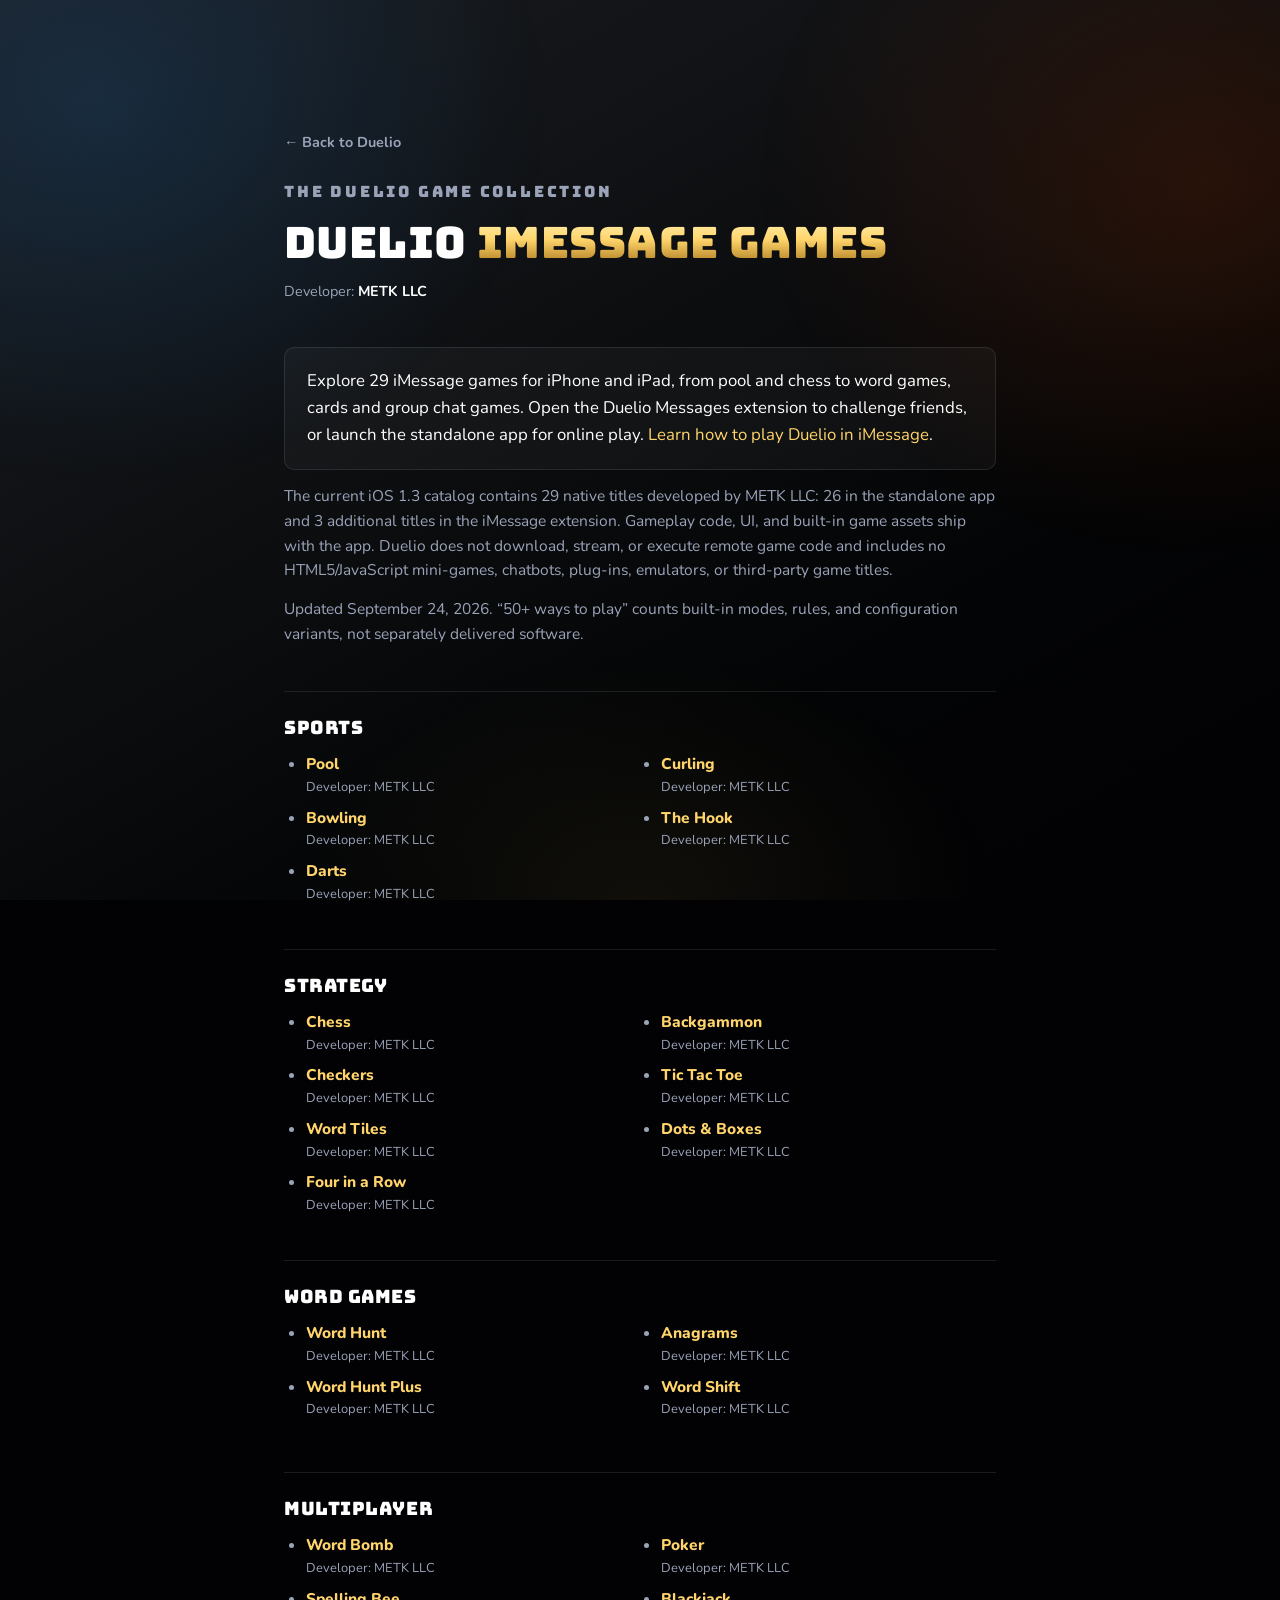
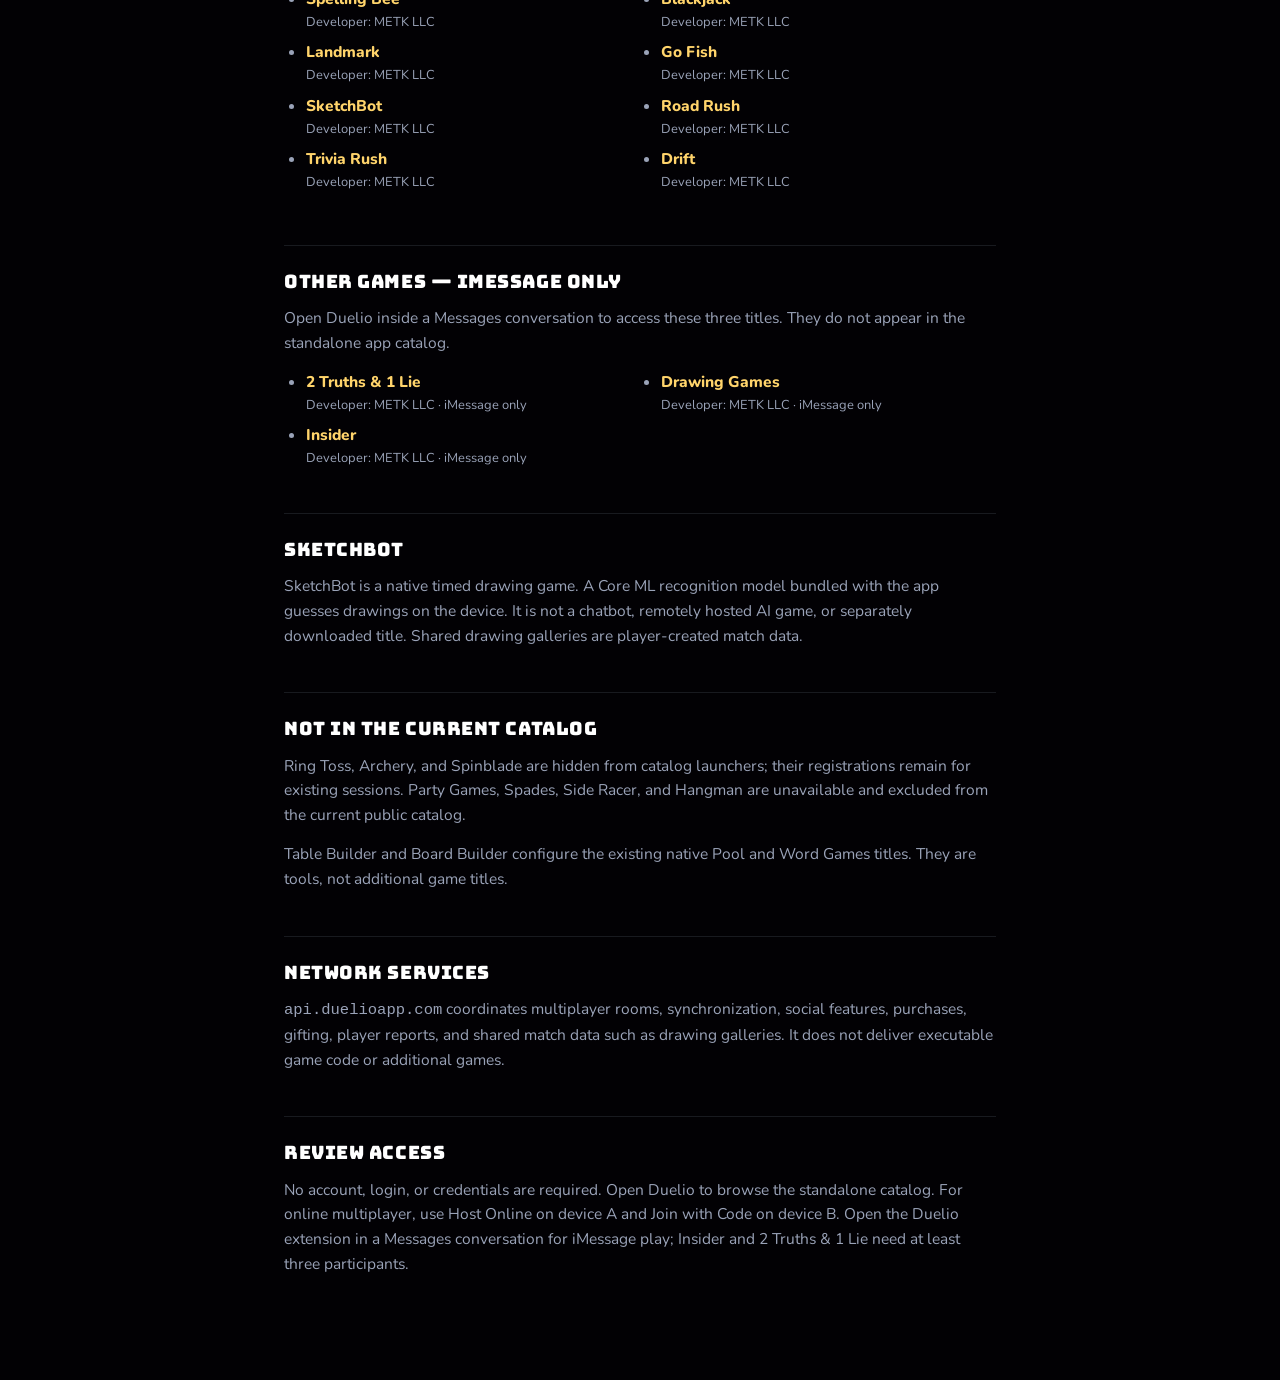
==== commit 90e42efd: "Improve iMessage game search metadata and discovery" ====
--- a/games/index.html
+++ b/games/index.html
@@ -5,8 +5,20 @@
 <meta http-equiv="Content-Security-Policy" content="default-src 'self'; script-src 'self'; style-src 'self' 'unsafe-inline'; img-src 'self' data: blob:; media-src 'self' blob:; font-src 'self'; connect-src 'self' https://api.duelioapp.com; object-src 'none'; base-uri 'none'; form-action 'none'">
 <meta name="referrer" content="no-referrer">
 <meta name="viewport" content="width=device-width, initial-scale=1">
-<title>Duelio Game Index</title>
-<meta name="description" content="The complete index of playable Duelio games, developed by METK LLC.">
+<title>iMessage Game Collection: Pool, Chess &amp; Word Games — Duelio</title>
+<meta name="description" content="Explore Duelio's 29 iMessage games: pool, chess, Word Hunt, darts, card games and group chat games. Play with friends in Messages on iPhone and iPad.">
+<link rel="canonical" href="https://duelioapp.com/games/">
+<meta property="og:type" content="website">
+<meta property="og:site_name" content="Duelio">
+<meta property="og:title" content="iMessage Game Collection: Pool, Chess &amp; Word Games — Duelio">
+<meta property="og:description" content="Explore Duelio's 29 iMessage games: pool, chess, Word Hunt, darts, card games and group chat games. Play with friends in Messages on iPhone and iPad.">
+<meta property="og:url" content="https://duelioapp.com/games/">
+<meta property="og:image" content="https://duelioapp.com/assets/img/duelio-logo.png">
+<meta property="og:image:alt" content="Duelio iMessage games app icon">
+<meta name="twitter:card" content="summary">
+<meta name="twitter:title" content="iMessage Game Collection: Pool, Chess &amp; Word Games — Duelio">
+<meta name="twitter:description" content="Explore Duelio's 29 iMessage games: pool, chess, Word Hunt, darts, card games and group chat games. Play with friends in Messages on iPhone and iPad.">
+<meta name="twitter:image" content="https://duelioapp.com/assets/img/duelio-logo.png">
 <meta name="theme-color" content="#020104">
 <link rel="icon" type="image/png" sizes="32x32" href="/assets/img/favicon-32.png?v=2">
 <link rel="icon" type="image/png" sizes="16x16" href="/assets/img/favicon-16.png?v=2">
@@ -27,12 +39,18 @@
 <main class="page legal">
   <a class="back-home" href="/">← Back to Duelio</a>
   <header class="page-head">
-    <p class="eyebrow">App Review index</p>
-    <h1>Duelio <span class="grad-gold">Game Index</span></h1>
+    <p class="eyebrow">The Duelio game collection</p>
+    <h1>Duelio <span class="grad-gold">iMessage Games</span></h1>
     <p class="dates">Developer: <b>METK LLC</b></p>
   </header>
 
   <p class="lead">
+    Explore 29 iMessage games for iPhone and iPad, from pool and chess to word
+    games, cards and group chat games. Open the Duelio Messages extension to
+    challenge friends, or launch the standalone app for online play.
+    <a href="/imessage-games/">Learn how to play Duelio in iMessage</a>.
+  </p>
+  <p>
     The current iOS 1.3 catalog contains 29 native titles developed by METK LLC:
     26 in the standalone app and 3 additional titles in the iMessage extension.
     Gameplay code, UI, and built-in game assets ship with the app. Duelio does not
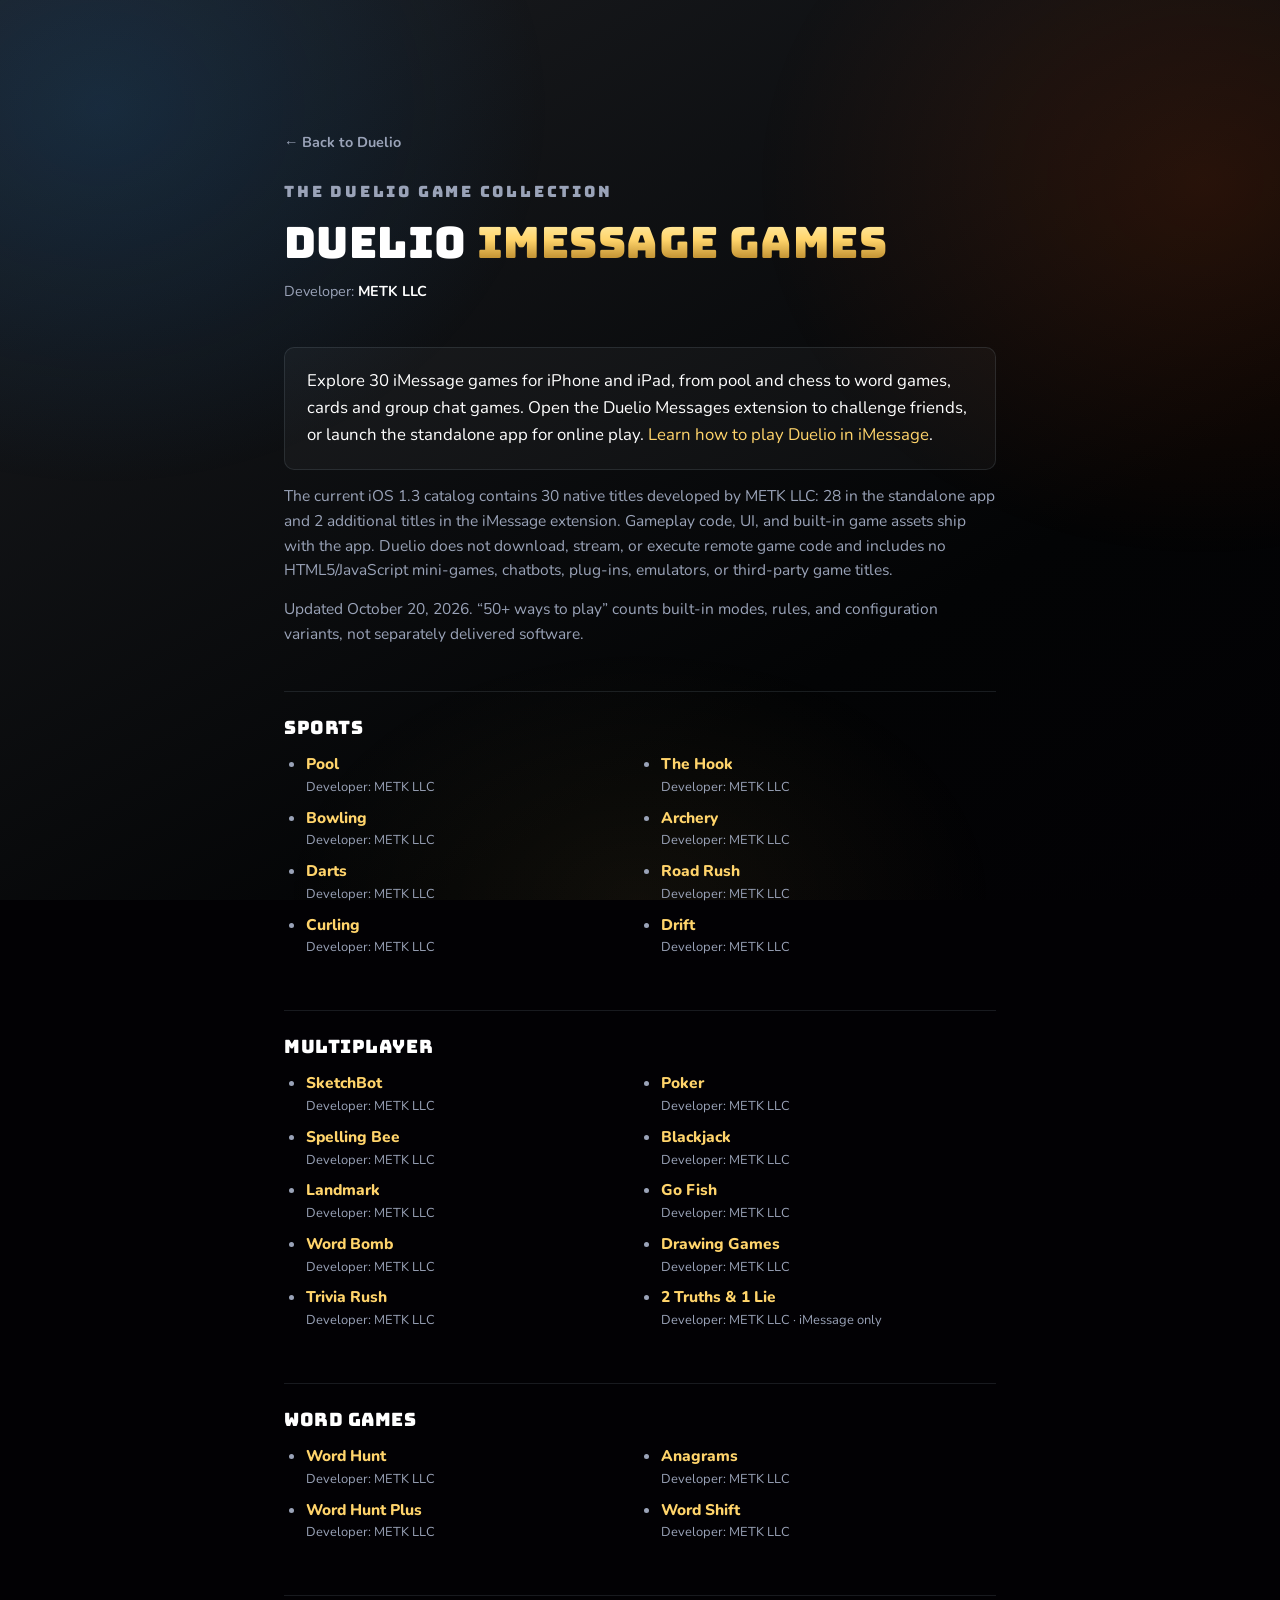
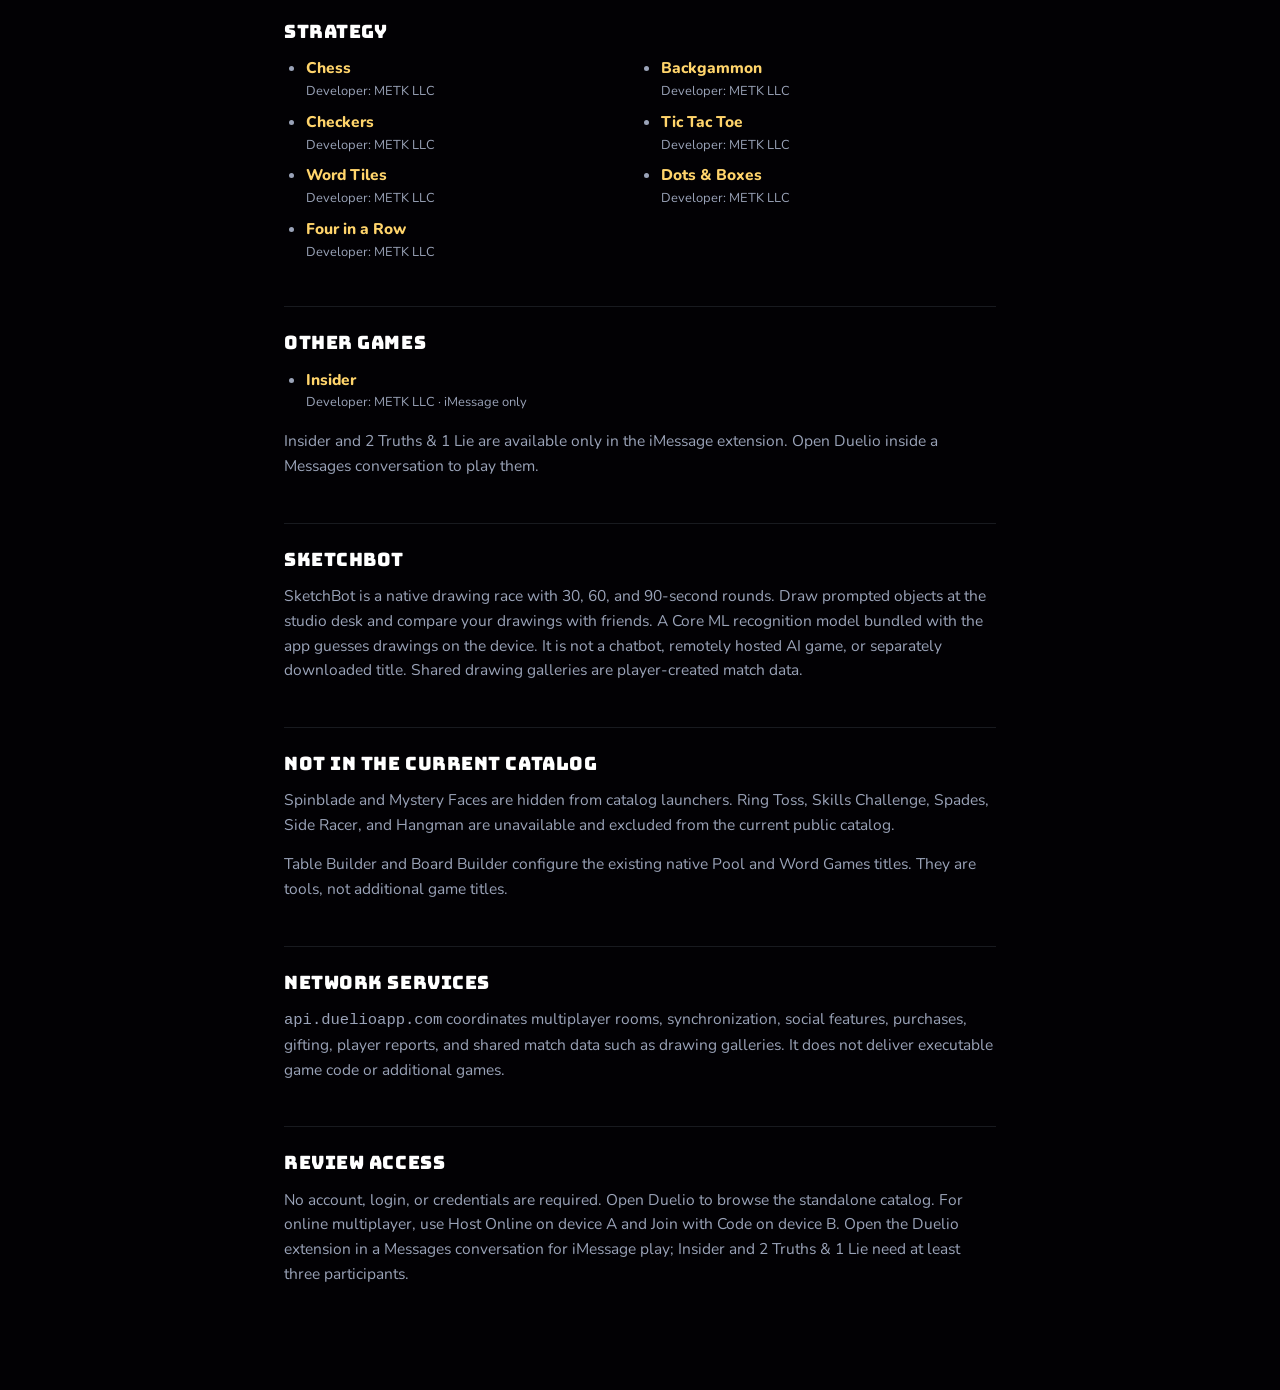
==== commit 024b4945: "Refresh SketchBot previews and sync native catalog positions" ====
--- a/games/index.html
+++ b/games/index.html
@@ -6,18 +6,18 @@
 <meta name="referrer" content="no-referrer">
 <meta name="viewport" content="width=device-width, initial-scale=1">
 <title>iMessage Game Collection: Pool, Chess &amp; Word Games — Duelio</title>
-<meta name="description" content="Explore Duelio's 29 iMessage games: pool, chess, Word Hunt, darts, card games and group chat games. Play with friends in Messages on iPhone and iPad.">
+<meta name="description" content="Explore Duelio's 30 iMessage games: pool, chess, Word Hunt, darts, card games and group chat games. Play with friends in Messages on iPhone and iPad.">
 <link rel="canonical" href="https://duelioapp.com/games/">
 <meta property="og:type" content="website">
 <meta property="og:site_name" content="Duelio">
 <meta property="og:title" content="iMessage Game Collection: Pool, Chess &amp; Word Games — Duelio">
-<meta property="og:description" content="Explore Duelio's 29 iMessage games: pool, chess, Word Hunt, darts, card games and group chat games. Play with friends in Messages on iPhone and iPad.">
+<meta property="og:description" content="Explore Duelio's 30 iMessage games: pool, chess, Word Hunt, darts, card games and group chat games. Play with friends in Messages on iPhone and iPad.">
 <meta property="og:url" content="https://duelioapp.com/games/">
 <meta property="og:image" content="https://duelioapp.com/assets/img/duelio-logo.png">
 <meta property="og:image:alt" content="Duelio iMessage games app icon">
 <meta name="twitter:card" content="summary">
 <meta name="twitter:title" content="iMessage Game Collection: Pool, Chess &amp; Word Games — Duelio">
-<meta name="twitter:description" content="Explore Duelio's 29 iMessage games: pool, chess, Word Hunt, darts, card games and group chat games. Play with friends in Messages on iPhone and iPad.">
+<meta name="twitter:description" content="Explore Duelio's 30 iMessage games: pool, chess, Word Hunt, darts, card games and group chat games. Play with friends in Messages on iPhone and iPad.">
 <meta name="twitter:image" content="https://duelioapp.com/assets/img/duelio-logo.png">
 <meta name="theme-color" content="#020104">
 <link rel="icon" type="image/png" sizes="32x32" href="/assets/img/favicon-32.png?v=2">
@@ -45,19 +45,19 @@
   </header>
 
   <p class="lead">
-    Explore 29 iMessage games for iPhone and iPad, from pool and chess to word
+    Explore 30 iMessage games for iPhone and iPad, from pool and chess to word
     games, cards and group chat games. Open the Duelio Messages extension to
     challenge friends, or launch the standalone app for online play.
     <a href="/imessage-games/">Learn how to play Duelio in iMessage</a>.
   </p>
   <p>
-    The current iOS 1.3 catalog contains 29 native titles developed by METK LLC:
-    26 in the standalone app and 3 additional titles in the iMessage extension.
+    The current iOS 1.3 catalog contains 30 native titles developed by METK LLC:
+    28 in the standalone app and 2 additional titles in the iMessage extension.
     Gameplay code, UI, and built-in game assets ship with the app. Duelio does not
     download, stream, or execute remote game code and includes no HTML5/JavaScript
     mini-games, chatbots, plug-ins, emulators, or third-party game titles.
   </p>
-  <p>Updated September 24, 2026. “50+ ways to play” counts built-in modes, rules,
+  <p>Updated October 20, 2026. “50+ ways to play” counts built-in modes, rules,
     and configuration variants, not separately delivered software.</p>
 
   <h2>Sports</h2>
@@ -67,6 +67,31 @@
     <li id="game-darts"><a href="?game=darts#game-darts">Darts</a><small>Developer: METK LLC</small></li>
     <li id="game-curling"><a href="?game=curling#game-curling">Curling</a><small>Developer: METK LLC</small></li>
     <li id="game-thehook"><a href="?game=thehook#game-thehook">The Hook</a><small>Developer: METK LLC</small></li>
+    <li id="game-archery"><a href="?game=archery#game-archery">Archery</a><small>Developer: METK LLC</small></li>
+    <li id="game-roadracer"><a href="?game=roadracer#game-roadracer">Road Rush</a><small>Developer: METK LLC</small></li>
+    <li id="game-toprace"><a href="?game=toprace#game-toprace">Drift</a><small>Developer: METK LLC</small></li>
+  </ul>
+
+  <h2>Multiplayer</h2>
+  <ul class="game-index">
+    <li id="game-quickdraw"><a href="?game=quickdraw#game-quickdraw">SketchBot</a><small>Developer: METK LLC</small></li>
+    <li id="game-spellingbee"><a href="?game=spellingbee#game-spellingbee">Spelling Bee</a><small>Developer: METK LLC</small></li>
+    <li id="game-maps"><a href="?game=maps#game-maps">Landmark</a><small>Developer: METK LLC</small></li>
+    <li id="game-bombparty"><a href="?game=bombparty#game-bombparty">Word Bomb</a><small>Developer: METK LLC</small></li>
+    <li id="game-trivia"><a href="?game=trivia#game-trivia">Trivia Rush</a><small>Developer: METK LLC</small></li>
+    <li id="game-poker"><a href="?game=poker#game-poker">Poker</a><small>Developer: METK LLC</small></li>
+    <li id="game-blackjack"><a href="?game=blackjack#game-blackjack">Blackjack</a><small>Developer: METK LLC</small></li>
+    <li id="game-gofish"><a href="?game=gofish#game-gofish">Go Fish</a><small>Developer: METK LLC</small></li>
+    <li id="game-drawing"><a href="?game=drawing#game-drawing">Drawing Games</a><small>Developer: METK LLC</small></li>
+    <li id="game-twotruths"><a href="?game=twotruths#game-twotruths">2 Truths &amp; 1 Lie</a><small>Developer: METK LLC · iMessage only</small></li>
+  </ul>
+
+  <h2>Word Games</h2>
+  <ul class="game-index">
+    <li id="game-wordhunt"><a href="?game=wordhunt#game-wordhunt">Word Hunt</a><small>Developer: METK LLC</small></li>
+    <li id="game-wordhuntplus"><a href="?game=wordhuntplus#game-wordhuntplus">Word Hunt Plus</a><small>Developer: METK LLC</small></li>
+    <li id="game-anagrams"><a href="?game=anagrams#game-anagrams">Anagrams</a><small>Developer: METK LLC</small></li>
+    <li id="game-wordshift"><a href="?game=wordshift#game-wordshift">Word Shift</a><small>Developer: METK LLC</small></li>
   </ul>
 
   <h2>Strategy</h2>
@@ -80,46 +105,26 @@
     <li id="game-dotsandboxes"><a href="?game=dotsandboxes#game-dotsandboxes">Dots &amp; Boxes</a><small>Developer: METK LLC</small></li>
   </ul>
 
-  <h2>Word Games</h2>
+  <h2>Other Games</h2>
   <ul class="game-index">
-    <li id="game-wordhunt"><a href="?game=wordhunt#game-wordhunt">Word Hunt</a><small>Developer: METK LLC</small></li>
-    <li id="game-wordhuntplus"><a href="?game=wordhuntplus#game-wordhuntplus">Word Hunt Plus</a><small>Developer: METK LLC</small></li>
-    <li id="game-anagrams"><a href="?game=anagrams#game-anagrams">Anagrams</a><small>Developer: METK LLC</small></li>
-    <li id="game-wordshift"><a href="?game=wordshift#game-wordshift">Word Shift</a><small>Developer: METK LLC</small></li>
+    <li id="game-insider"><a href="?game=insider#game-insider">Insider</a><small>Developer: METK LLC · iMessage only</small></li>
   </ul>
 
-  <h2>Multiplayer</h2>
-  <ul class="game-index">
-    <li id="game-bombparty"><a href="?game=bombparty#game-bombparty">Word Bomb</a><small>Developer: METK LLC</small></li>
-    <li id="game-spellingbee"><a href="?game=spellingbee#game-spellingbee">Spelling Bee</a><small>Developer: METK LLC</small></li>
-    <li id="game-maps"><a href="?game=maps#game-maps">Landmark</a><small>Developer: METK LLC</small></li>
-    <li id="game-quickdraw"><a href="?game=quickdraw#game-quickdraw">SketchBot</a><small>Developer: METK LLC</small></li>
-    <li id="game-trivia"><a href="?game=trivia#game-trivia">Trivia Rush</a><small>Developer: METK LLC</small></li>
-    <li id="game-poker"><a href="?game=poker#game-poker">Poker</a><small>Developer: METK LLC</small></li>
-    <li id="game-blackjack"><a href="?game=blackjack#game-blackjack">Blackjack</a><small>Developer: METK LLC</small></li>
-    <li id="game-gofish"><a href="?game=gofish#game-gofish">Go Fish</a><small>Developer: METK LLC</small></li>
-    <li id="game-roadracer"><a href="?game=roadracer#game-roadracer">Road Rush</a><small>Developer: METK LLC</small></li>
-    <li id="game-toprace"><a href="?game=toprace#game-toprace">Drift</a><small>Developer: METK LLC</small></li>
-  </ul>
-
-  <h2>Other Games — iMessage only</h2>
-  <p>Open Duelio inside a Messages conversation to access these three titles. They do not appear in the standalone app catalog.</p>
-  <ul class="game-index">
-    <li id="game-twotruths"><a href="?game=twotruths#game-twotruths">2 Truths &amp; 1 Lie</a><small>Developer: METK LLC · iMessage only</small></li>
-    <li id="game-insider"><a href="?game=insider#game-insider">Insider</a><small>Developer: METK LLC · iMessage only</small></li>
-    <li id="game-drawing"><a href="?game=drawing#game-drawing">Drawing Games</a><small>Developer: METK LLC · iMessage only</small></li>
-  </ul>
+  <p>Insider and 2 Truths &amp; 1 Lie are available only in the iMessage extension.
+    Open Duelio inside a Messages conversation to play them.</p>
 
   <h2>SketchBot</h2>
-  <p>SketchBot is a native timed drawing game. A Core ML recognition model
+  <p>SketchBot is a native drawing race with 30, 60, and 90-second rounds. Draw
+    prompted objects at the studio desk and compare your drawings with friends.
+    A Core ML recognition model
     bundled with the app guesses drawings on the device. It is not a chatbot,
     remotely hosted AI game, or separately downloaded title. Shared drawing
     galleries are player-created match data.</p>
 
   <h2>Not in the current catalog</h2>
-  <p>Ring Toss, Archery, and Spinblade are hidden from catalog launchers; their
-    registrations remain for existing sessions. Party Games, Spades, Side Racer,
-    and Hangman are unavailable and excluded from the current public catalog.</p>
+  <p>Spinblade and Mystery Faces are hidden from catalog launchers. Ring Toss,
+    Skills Challenge, Spades, Side Racer, and Hangman are unavailable and excluded
+    from the current public catalog.</p>
   <p>Table Builder and Board Builder configure the existing native Pool and
     Word Games titles. They are tools, not additional game titles.</p>
 
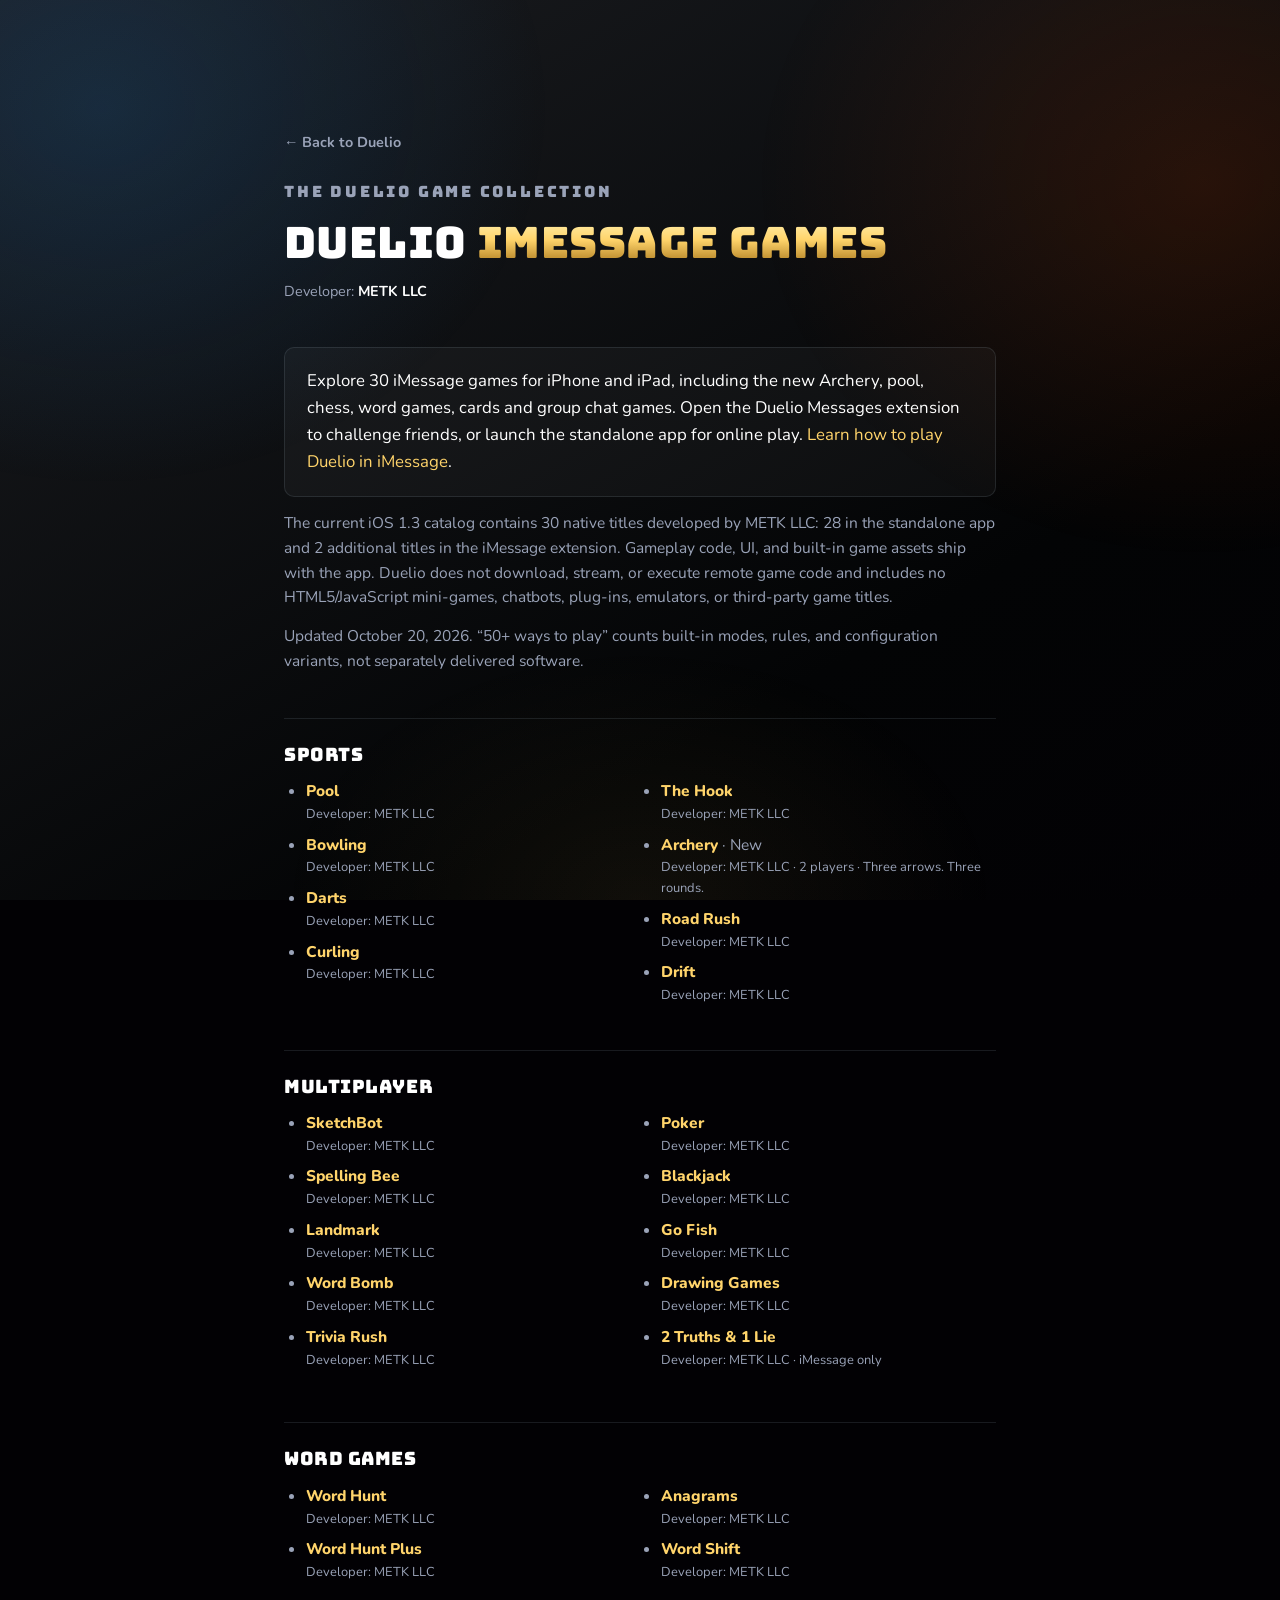
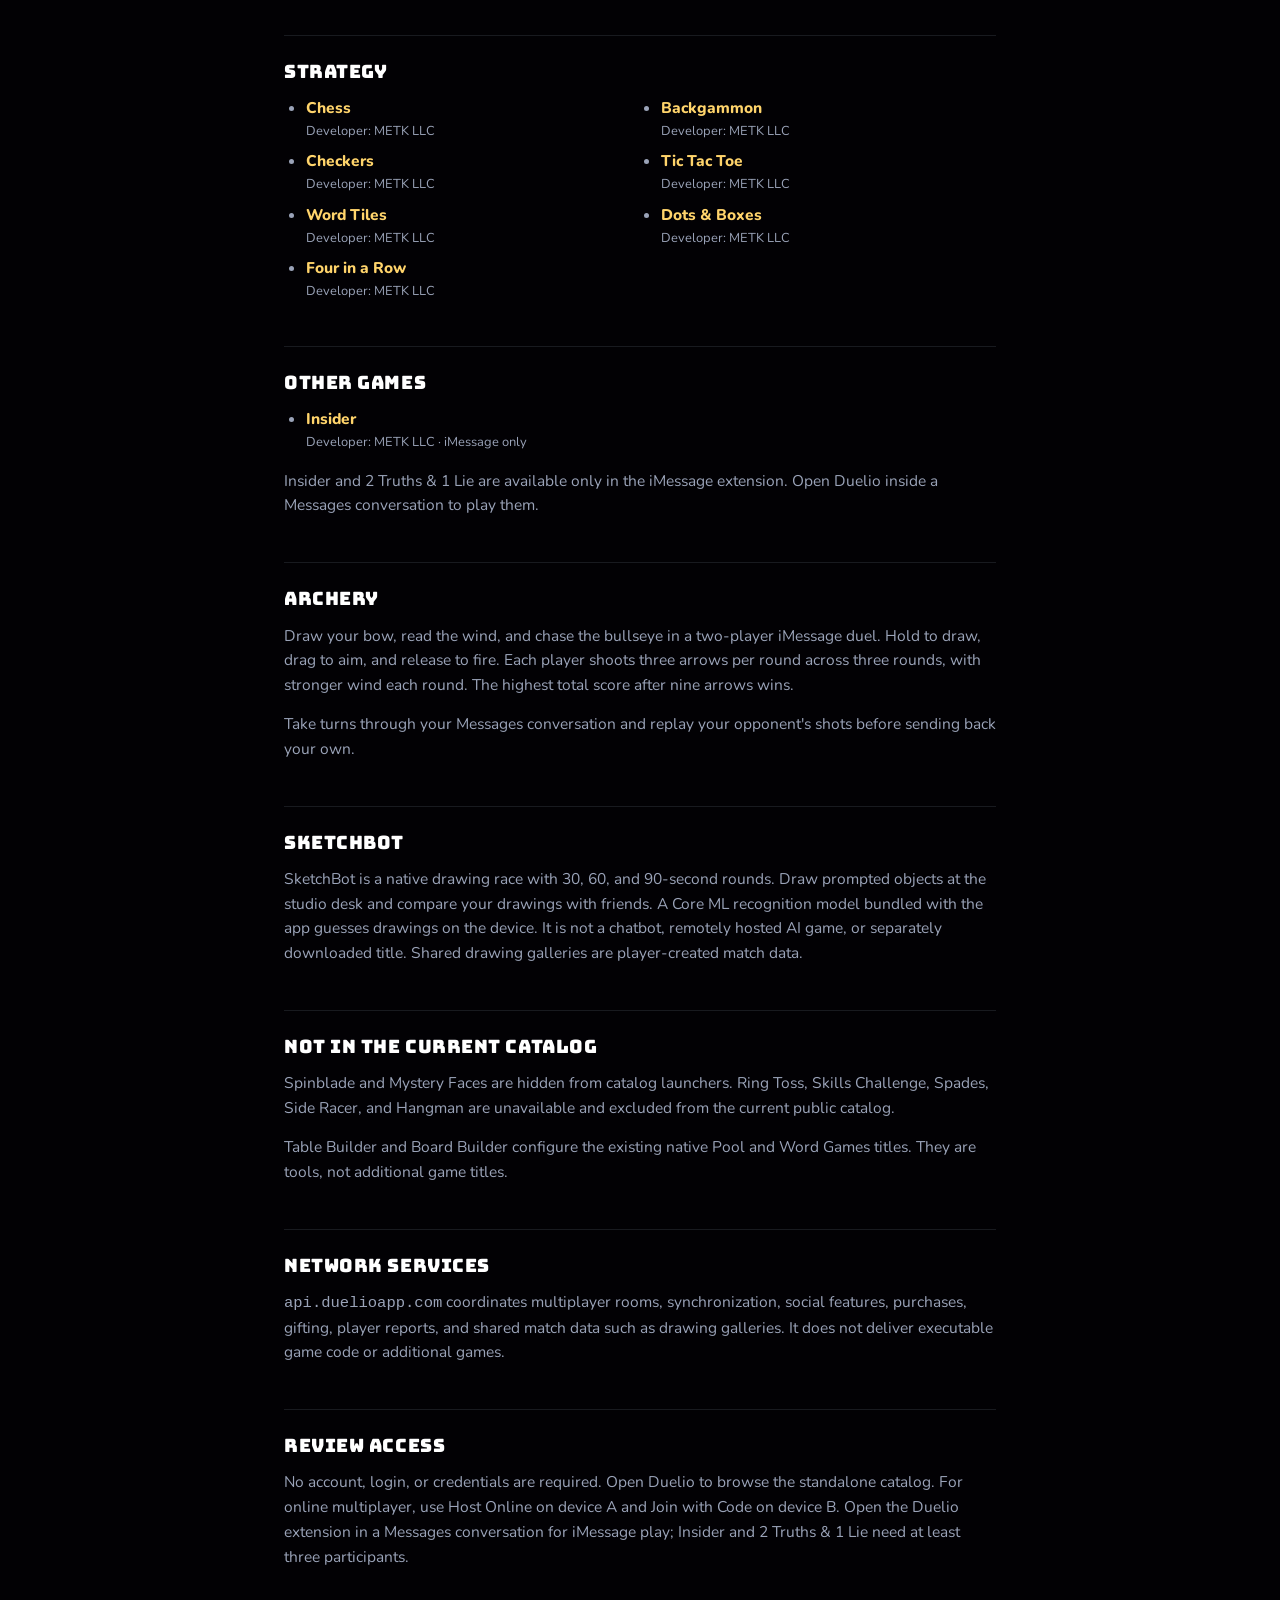
==== commit 56eeb5e8: "Feature new Archery game across website catalog" ====
--- a/games/index.html
+++ b/games/index.html
@@ -6,18 +6,18 @@
 <meta name="referrer" content="no-referrer">
 <meta name="viewport" content="width=device-width, initial-scale=1">
 <title>iMessage Game Collection: Pool, Chess &amp; Word Games — Duelio</title>
-<meta name="description" content="Explore Duelio's 30 iMessage games: pool, chess, Word Hunt, darts, card games and group chat games. Play with friends in Messages on iPhone and iPad.">
+<meta name="description" content="Explore Duelio's 30 iMessage games, including the new Archery, pool, chess, Word Hunt and group chat games. Challenge friends in Messages on iPhone and iPad.">
 <link rel="canonical" href="https://duelioapp.com/games/">
 <meta property="og:type" content="website">
 <meta property="og:site_name" content="Duelio">
 <meta property="og:title" content="iMessage Game Collection: Pool, Chess &amp; Word Games — Duelio">
-<meta property="og:description" content="Explore Duelio's 30 iMessage games: pool, chess, Word Hunt, darts, card games and group chat games. Play with friends in Messages on iPhone and iPad.">
+<meta property="og:description" content="Explore Duelio's 30 iMessage games, including the new Archery, pool, chess, Word Hunt and group chat games. Challenge friends in Messages on iPhone and iPad.">
 <meta property="og:url" content="https://duelioapp.com/games/">
 <meta property="og:image" content="https://duelioapp.com/assets/img/duelio-logo.png">
 <meta property="og:image:alt" content="Duelio iMessage games app icon">
 <meta name="twitter:card" content="summary">
 <meta name="twitter:title" content="iMessage Game Collection: Pool, Chess &amp; Word Games — Duelio">
-<meta name="twitter:description" content="Explore Duelio's 30 iMessage games: pool, chess, Word Hunt, darts, card games and group chat games. Play with friends in Messages on iPhone and iPad.">
+<meta name="twitter:description" content="Explore Duelio's 30 iMessage games, including the new Archery, pool, chess, Word Hunt and group chat games. Challenge friends in Messages on iPhone and iPad.">
 <meta name="twitter:image" content="https://duelioapp.com/assets/img/duelio-logo.png">
 <meta name="theme-color" content="#020104">
 <link rel="icon" type="image/png" sizes="32x32" href="/assets/img/favicon-32.png?v=2">
@@ -45,8 +45,8 @@
   </header>
 
   <p class="lead">
-    Explore 30 iMessage games for iPhone and iPad, from pool and chess to word
-    games, cards and group chat games. Open the Duelio Messages extension to
+    Explore 30 iMessage games for iPhone and iPad, including the new Archery,
+    pool, chess, word games, cards and group chat games. Open the Duelio Messages extension to
     challenge friends, or launch the standalone app for online play.
     <a href="/imessage-games/">Learn how to play Duelio in iMessage</a>.
   </p>
@@ -67,7 +67,7 @@
     <li id="game-darts"><a href="?game=darts#game-darts">Darts</a><small>Developer: METK LLC</small></li>
     <li id="game-curling"><a href="?game=curling#game-curling">Curling</a><small>Developer: METK LLC</small></li>
     <li id="game-thehook"><a href="?game=thehook#game-thehook">The Hook</a><small>Developer: METK LLC</small></li>
-    <li id="game-archery"><a href="?game=archery#game-archery">Archery</a><small>Developer: METK LLC</small></li>
+    <li id="game-archery"><a href="?game=archery#game-archery">Archery</a> · New<small>Developer: METK LLC · 2 players · Three arrows. Three rounds.</small></li>
     <li id="game-roadracer"><a href="?game=roadracer#game-roadracer">Road Rush</a><small>Developer: METK LLC</small></li>
     <li id="game-toprace"><a href="?game=toprace#game-toprace">Drift</a><small>Developer: METK LLC</small></li>
   </ul>
@@ -113,6 +113,14 @@
   <p>Insider and 2 Truths &amp; 1 Lie are available only in the iMessage extension.
     Open Duelio inside a Messages conversation to play them.</p>
 
+  <h2>Archery</h2>
+  <p>Draw your bow, read the wind, and chase the bullseye in a two-player
+    iMessage duel. Hold to draw, drag to aim, and release to fire. Each player
+    shoots three arrows per round across three rounds, with stronger wind
+    each round. The highest total score after nine arrows wins.</p>
+  <p>Take turns through your Messages conversation and replay your opponent's
+    shots before sending back your own.</p>
+
   <h2>SketchBot</h2>
   <p>SketchBot is a native drawing race with 30, 60, and 90-second rounds. Draw
     prompted objects at the studio desk and compare your drawings with friends.
